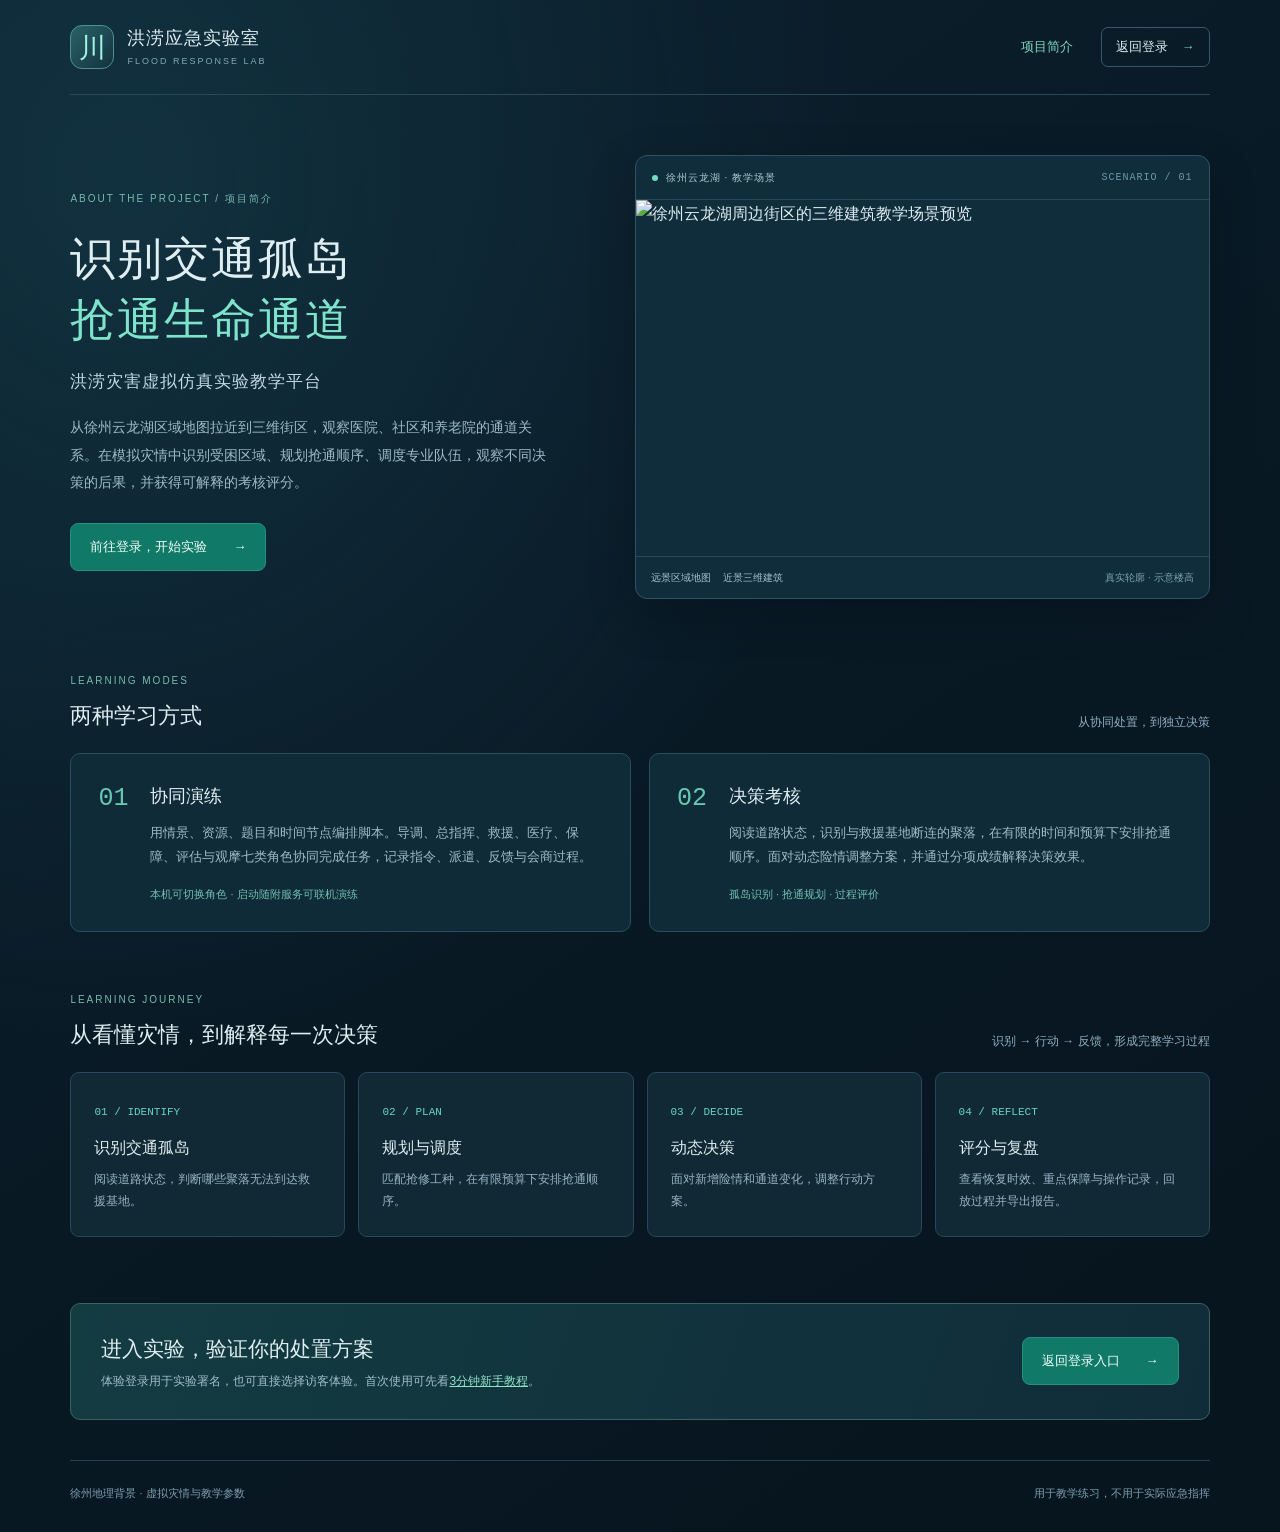
==== intro.html @ 7540e751 "Add files via upload" ====
<!doctype html>
<html lang="zh-CN">
<head>
  <meta charset="UTF-8">
  <meta name="viewport" content="width=device-width,initial-scale=1">
  <meta name="description" content="了解洪涝应急实验室的徐州三维地理场景、协同演练、决策考核与学习流程。">
  <title>项目简介 · 洪涝应急实验室</title>
  <link rel="icon" href="data:image/svg+xml,%3Csvg xmlns='http://www.w3.org/2000/svg' viewBox='0 0 32 32'%3E%3Crect width='32' height='32' rx='8' fill='%230b2030'/%3E%3Cpath d='M6 23L14 8h5l7 15M10 18h13' fill='none' stroke='%2343dfbf' stroke-width='3'/%3E%3C/svg%3E">
  <link rel="stylesheet" href="intro.css">
</head>
<body>
  <header class="intro-header">
    <a class="intro-brand" href="index.html" aria-label="返回洪涝应急实验室登录页"><span class="intro-mark" aria-hidden="true">川</span><span>洪涝应急实验室<small>FLOOD RESPONSE LAB</small></span></a>
    <nav aria-label="简介页导航"><span aria-current="page">项目简介</span><a href="index.html">返回登录 <span aria-hidden="true">→</span></a></nav>
  </header>
  <main>
    <section class="intro-hero" aria-labelledby="intro-title">
      <div class="intro-copy"><span class="eyebrow">ABOUT THE PROJECT / 项目简介</span><h1 id="intro-title">识别交通孤岛<br><em>抢通生命通道</em></h1><p class="intro-subtitle">洪涝灾害虚拟仿真实验教学平台</p><p class="intro-description">从徐州云龙湖区域地图拉近到三维街区，观察医院、社区和养老院的通道关系。在模拟灾情中识别受困区域、规划抢通顺序、调度专业队伍，观察不同决策的后果，并获得可解释的考核评分。</p><a class="primary-link" href="index.html">前往登录，开始实验 <span aria-hidden="true">→</span></a></div>
      <figure class="intro-preview"><div class="preview-heading"><span><i></i>徐州云龙湖 · 教学场景</span><span>SCENARIO / 01</span></div><img src="assets/xuzhou-3d-preview.jpg" alt="徐州云龙湖周边街区的三维建筑教学场景预览" width="1280" height="720"><figcaption><span>远景区域地图</span><span>近景三维建筑</span><span>真实轮廓 · 示意楼高</span></figcaption></figure>
    </section>
    <section class="intro-modes" aria-labelledby="modes-title">
      <div class="section-heading"><div><span class="eyebrow">LEARNING MODES</span><h2 id="modes-title">两种学习方式</h2></div><p>从协同处置，到独立决策</p></div>
      <div class="mode-grid"><article><span class="mode-number">01</span><div><h3>协同演练</h3><p>用情景、资源、题目和时间节点编排脚本。导调、总指挥、救援、医疗、保障、评估与观摩七类角色协同完成任务，记录指令、派遣、反馈与会商过程。</p><span class="mode-detail">本机可切换角色 · 启动随附服务可联机演练</span></div></article><article><span class="mode-number">02</span><div><h3>决策考核</h3><p>阅读道路状态，识别与救援基地断连的聚落，在有限的时间和预算下安排抢通顺序。面对动态险情调整方案，并通过分项成绩解释决策效果。</p><span class="mode-detail">孤岛识别 · 抢通规划 · 过程评价</span></div></article></div>
    </section>
    <section class="intro-journey" aria-labelledby="journey-title">
      <div class="section-heading"><div><span class="eyebrow">LEARNING JOURNEY</span><h2 id="journey-title">从看懂灾情，到解释每一次决策</h2></div><p>识别 → 行动 → 反馈，形成完整学习过程</p></div>
      <ol class="journey-grid"><li><b>01 / IDENTIFY</b><h3>识别交通孤岛</h3><p>阅读道路状态，判断哪些聚落无法到达救援基地。</p></li><li><b>02 / PLAN</b><h3>规划与调度</h3><p>匹配抢修工种，在有限预算下安排抢通顺序。</p></li><li><b>03 / DECIDE</b><h3>动态决策</h3><p>面对新增险情和通道变化，调整行动方案。</p></li><li><b>04 / REFLECT</b><h3>评分与复盘</h3><p>查看恢复时效、重点保障与操作记录，回放过程并导出报告。</p></li></ol>
    </section>
    <section class="intro-cta" aria-label="开始使用"><div><h2>进入实验，验证你的处置方案</h2><p>体验登录用于实验署名，也可直接选择访客体验。首次使用可先看<a href="tutorial.html" style="color:#91e2c9;text-decoration:underline">3分钟新手教程</a>。</p></div><a class="primary-link" href="index.html">返回登录入口 <span aria-hidden="true">→</span></a></section>
  </main>
  <footer><span>徐州地理背景 · 虚拟灾情与教学参数</span><span>用于教学练习，不用于实际应急指挥</span></footer>
</body>
</html>
---- intro.css ----
:root{color-scheme:dark;font-family:-apple-system,BlinkMacSystemFont,"Segoe UI","Microsoft YaHei",sans-serif;color:#dfeef1;background:#081924;font-synthesis:none}*{box-sizing:border-box}body{margin:0;background:radial-gradient(ellipse at 10% 12%,#20556755,transparent 45%),linear-gradient(145deg,#0b202d,#07151f 85%);line-height:1.7}a{color:inherit;text-decoration:none}a:focus-visible{outline:3px solid #70d9bf;outline-offset:5px}h1,h2,h3,p,figure{margin:0}main,.intro-header,footer{max-width:1420px;margin:0 auto}.intro-header{display:flex;align-items:center;justify-content:space-between;gap:24px;padding:25px 0;border-bottom:1px solid #2a4755}.intro-brand{display:flex;align-items:center;gap:13px}.intro-mark{display:grid;place-items:center;width:44px;height:44px;border:1px solid #4f8f91;border-radius:12px;background:linear-gradient(135deg,#2a6268,#12333e);color:#a3f5e1;font-size:27px;font-weight:700}.intro-brand>span:last-child{font-size:18px;font-weight:600;line-height:1.4;letter-spacing:1px}.intro-brand small{display:block;margin-top:4px;font-size:9px;font-weight:400;letter-spacing:2px;color:#83a8b8}nav{display:flex;align-items:center;gap:28px;font-size:13px}nav>span{color:#7fd9c3}nav a{padding:8px 14px;border:1px solid #385965;border-radius:7px}nav a span{margin-left:10px;color:#70d8bd}nav a:hover{border-color:#6aa99f;background:#173c49}.intro-hero{padding:60px 0 66px;display:grid;grid-template-columns:minmax(0,.95fr) minmax(0,1.12fr);align-items:center;gap:6vw}.eyebrow{font-size:10px;letter-spacing:2px;color:#75bbae}.intro-copy h1{font-size:clamp(34px,3.5vw,52px);line-height:1.36;letter-spacing:2px;margin:18px 0}.intro-copy h1 em{color:#7ee3cb;font-style:normal}.intro-subtitle{font-size:17px;letter-spacing:1px;color:#c1d9e2;margin-bottom:18px}.intro-description{font-size:14px;line-height:1.95;color:#9fbac8;max-width:600px}.primary-link{display:inline-flex;align-items:center;justify-content:space-between;gap:26px;padding:12px 19px;background:#117968;border:1px solid #23917f;border-radius:8px;color:#f0fffa;font-size:13px;font-weight:500}.intro-copy .primary-link{margin-top:27px}.primary-link:hover{background:#168b77}.intro-preview{border:1px solid #305364;border-radius:12px;background:#102d3b;overflow:hidden;box-shadow:0 16px 45px #020d1455}.preview-heading{display:flex;align-items:center;justify-content:space-between;gap:12px;padding:13px 16px;font-size:10px;letter-spacing:1px;color:#acc9d4}.preview-heading>span:last-child{font:10px Consolas,monospace;color:#7297aa}.preview-heading i{display:inline-block;width:6px;height:6px;margin-right:8px;background:#74dbbe;border-radius:50%}.intro-preview img{display:block;width:100%;height:auto;aspect-ratio:16/10;object-fit:cover;object-position:center;border-top:1px solid #2a4758;border-bottom:1px solid #2a4758}.intro-preview figcaption{display:flex;flex-wrap:wrap;gap:12px;padding:12px 15px;color:#a5c1cf;font-size:10px}.intro-preview figcaption span:last-child{margin-left:auto;color:#7da0b2}.section-heading{display:flex;align-items:flex-end;justify-content:space-between;gap:20px;margin-bottom:21px}.section-heading h2{font-size:22px;font-weight:500;line-height:1.5;margin-top:7px}.section-heading>p{font-size:12px;color:#8faebf}.intro-modes{padding-bottom:52px}.mode-grid{display:grid;grid-template-columns:1fr 1fr;gap:18px}.mode-grid article{display:flex;align-items:flex-start;gap:22px;padding:27px;background:#102b38;border:1px solid #2b4d5d;border-radius:10px}.mode-number{font:25px/1.4 Consolas,monospace;color:#66c9b2}.mode-grid h3{font-size:18px;font-weight:500;margin-bottom:9px}.mode-grid p{font-size:13px;line-height:1.9;color:#9fb9c8}.mode-detail{display:block;margin-top:15px;color:#70bfae;font-size:11px}.intro-journey{padding-bottom:50px}.journey-grid{display:grid;grid-template-columns:repeat(4,minmax(0,1fr));gap:13px;padding:0;list-style:none}.journey-grid li{padding:23px;background:#102935;border:1px solid #284857;border-radius:9px}.journey-grid b{font:11px Consolas,monospace;color:#67d4be}.journey-grid h3{font-size:16px;font-weight:500;margin:11px 0 8px}.journey-grid p{font-size:12px;line-height:1.8;color:#9ab4c5}.intro-cta{display:flex;align-items:center;justify-content:space-between;gap:30px;padding:27px 30px;margin-bottom:40px;background:linear-gradient(110deg,#133c41,#102c39);border:1px solid #386360;border-radius:10px}.intro-cta h2{font-size:21px;font-weight:500;margin-bottom:5px}.intro-cta p{font-size:12px;color:#9fbfca}footer{display:flex;justify-content:space-between;gap:20px;padding:23px 0 30px;border-top:1px solid #28404e;color:#7e9eae;font-size:11px}@media(max-width:1580px){main,.intro-header,footer{margin-left:5.5vw;margin-right:5.5vw}}@media(max-width:1000px){.intro-hero{gap:32px;padding-top:44px;grid-template-columns:1fr}.intro-copy{max-width:760px}.intro-description{max-width:740px}.intro-preview{max-width:900px}.intro-preview img{aspect-ratio:16/8}.journey-grid{grid-template-columns:1fr 1fr}.mode-grid article{padding:24px;gap:17px}}@media(max-width:650px){main,.intro-header,footer{margin-left:22px;margin-right:22px}.intro-header{padding:20px 0;gap:15px}.intro-brand{gap:10px}.intro-mark{width:38px;height:38px;font-size:23px;border-radius:10px}.intro-brand>span:last-child{font-size:15px;letter-spacing:0}.intro-brand small{font-size:8px;letter-spacing:1px}nav{gap:0;font-size:12px}nav>span{display:none}nav a{padding:8px 10px}nav a span{margin-left:4px}.intro-hero{padding:33px 0 40px;gap:29px}.intro-copy h1{font-size:35px;letter-spacing:1px;margin:14px 0}.intro-subtitle{font-size:14px;letter-spacing:0}.intro-description{font-size:13px}.intro-copy .primary-link{margin-top:23px}.intro-preview img{aspect-ratio:16/10}.preview-heading{font-size:9px;padding:12px}.preview-heading>span:last-child{font-size:9px}.intro-preview figcaption{padding:11px 12px;gap:10px}.intro-preview figcaption span:last-child{margin-left:0}.section-heading{align-items:flex-start;flex-direction:column;gap:8px;margin-bottom:17px}.section-heading h2{font-size:20px}.section-heading>p{font-size:11px}.mode-grid{grid-template-columns:1fr;gap:12px}.mode-grid article{padding:22px;gap:17px}.intro-modes{padding-bottom:35px}.journey-grid{gap:10px}.journey-grid li{padding:18px 15px}.journey-grid b{font-size:10px}.journey-grid h3{font-size:14px}.journey-grid p{font-size:11px}.intro-journey{padding-bottom:31px}.intro-cta{align-items:flex-start;flex-direction:column;gap:18px;padding:23px;margin-bottom:31px}.intro-cta h2{font-size:19px}footer{flex-direction:column;gap:5px;padding-top:20px;font-size:10px}}
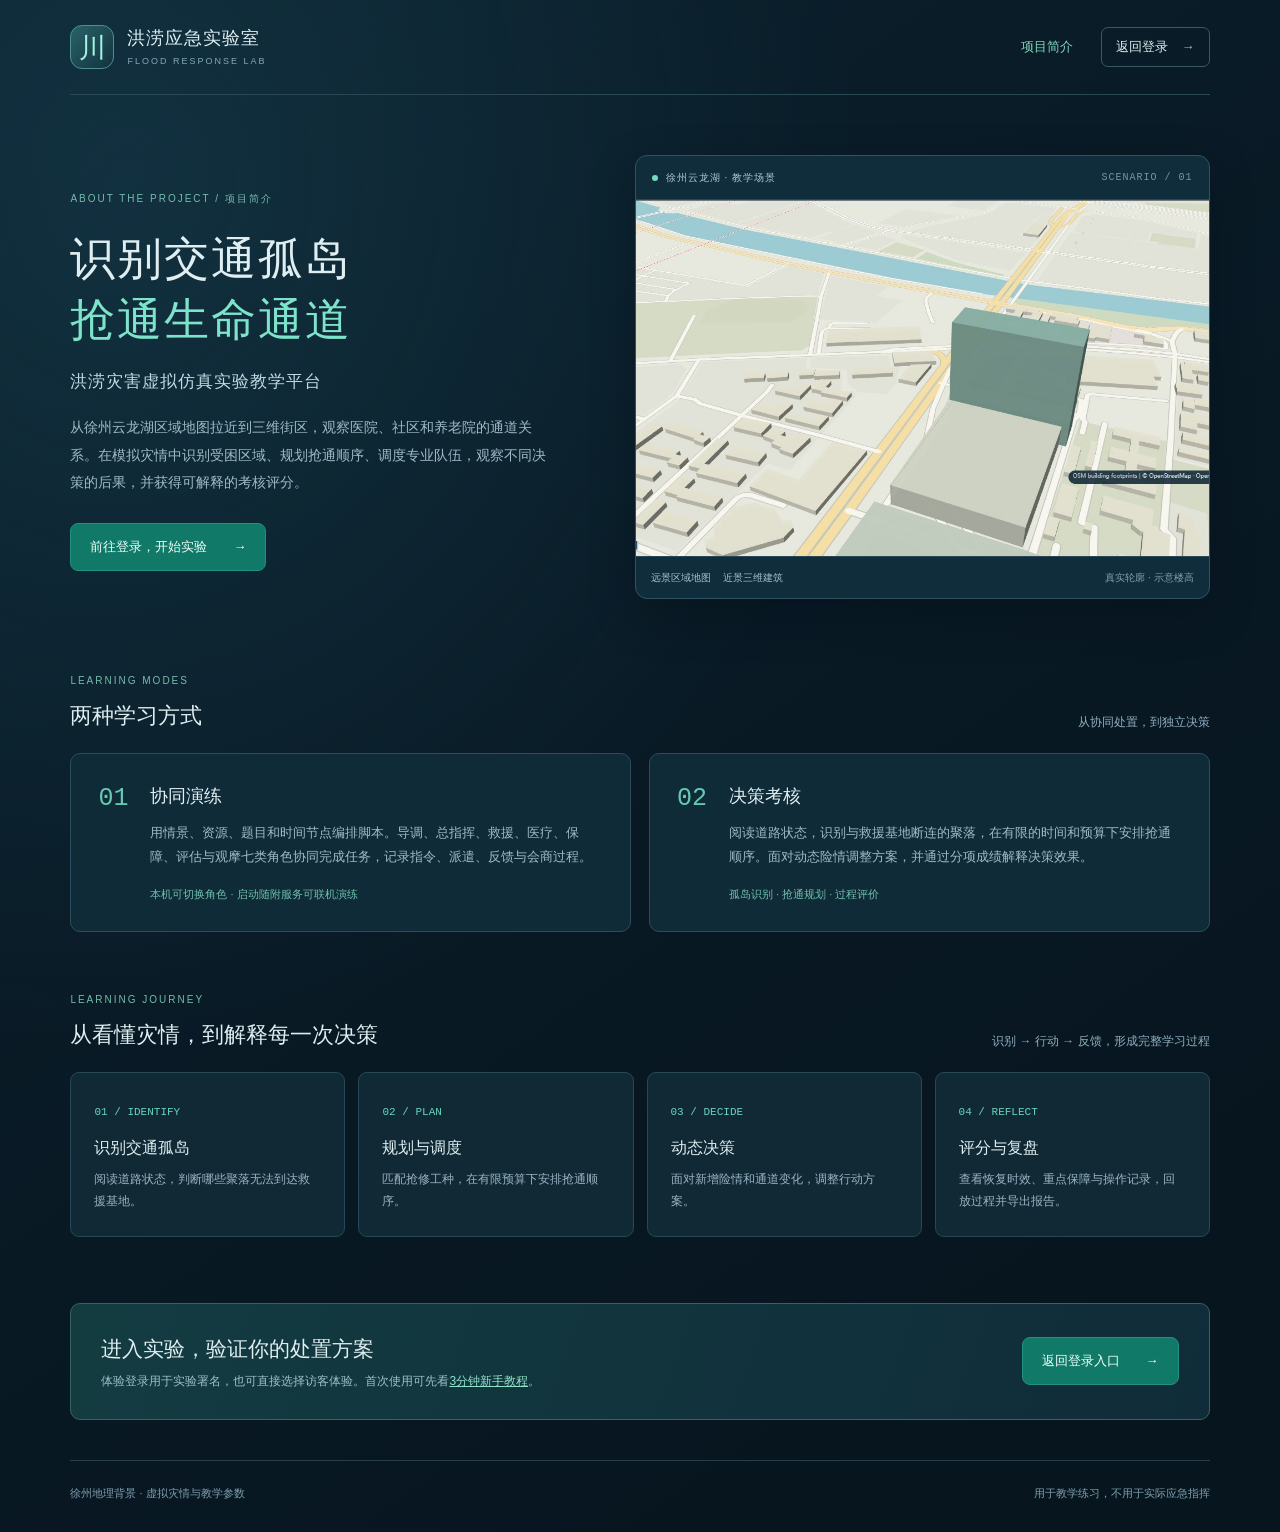
==== commit 8e96a1d8: "Add files via upload" ====
--- a/intro.html
+++ b/intro.html
@@ -16,7 +16,7 @@
   <main>
     <section class="intro-hero" aria-labelledby="intro-title">
       <div class="intro-copy"><span class="eyebrow">ABOUT THE PROJECT / 项目简介</span><h1 id="intro-title">识别交通孤岛<br><em>抢通生命通道</em></h1><p class="intro-subtitle">洪涝灾害虚拟仿真实验教学平台</p><p class="intro-description">从徐州云龙湖区域地图拉近到三维街区，观察医院、社区和养老院的通道关系。在模拟灾情中识别受困区域、规划抢通顺序、调度专业队伍，观察不同决策的后果，并获得可解释的考核评分。</p><a class="primary-link" href="index.html">前往登录，开始实验 <span aria-hidden="true">→</span></a></div>
-      <figure class="intro-preview"><div class="preview-heading"><span><i></i>徐州云龙湖 · 教学场景</span><span>SCENARIO / 01</span></div><img src="assets/xuzhou-3d-preview.jpg" alt="徐州云龙湖周边街区的三维建筑教学场景预览" width="1280" height="720"><figcaption><span>远景区域地图</span><span>近景三维建筑</span><span>真实轮廓 · 示意楼高</span></figcaption></figure>
+      <figure class="intro-preview"><div class="preview-heading"><span><i></i>徐州云龙湖 · 教学场景</span><span>SCENARIO / 01</span></div><img src="xuzhou-3d-preview.jpg" alt="徐州云龙湖周边街区的三维建筑教学场景预览" width="1280" height="720"><figcaption><span>远景区域地图</span><span>近景三维建筑</span><span>真实轮廓 · 示意楼高</span></figcaption></figure>
     </section>
     <section class="intro-modes" aria-labelledby="modes-title">
       <div class="section-heading"><div><span class="eyebrow">LEARNING MODES</span><h2 id="modes-title">两种学习方式</h2></div><p>从协同处置，到独立决策</p></div>
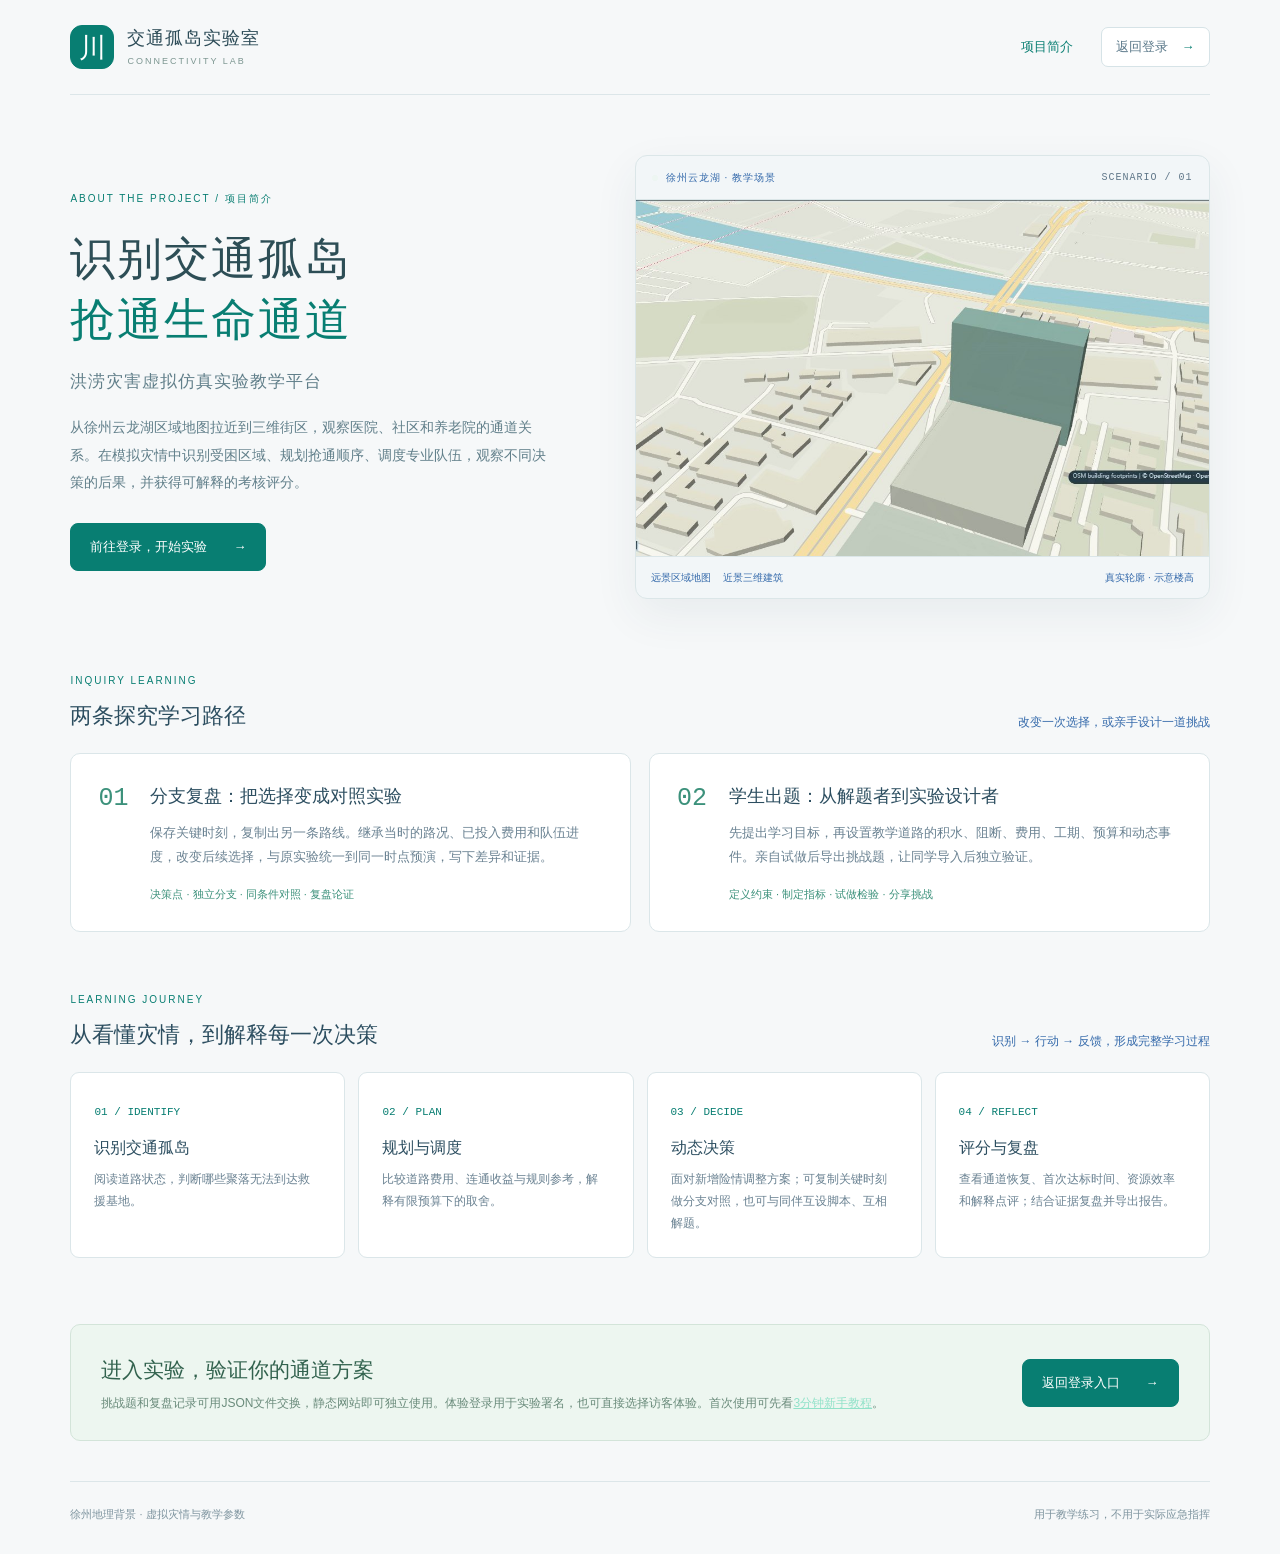
==== commit 390a25c3: "Add files via upload" ====
--- a/intro.html
+++ b/intro.html
@@ -3,14 +3,14 @@
 <head>
   <meta charset="UTF-8">
   <meta name="viewport" content="width=device-width,initial-scale=1">
-  <meta name="description" content="了解洪涝应急实验室的徐州三维地理场景、协同演练、决策考核与学习流程。">
-  <title>项目简介 · 洪涝应急实验室</title>
+  <meta name="description" content="了解交通孤岛实验室的徐州三维地理场景、协同演练、决策考核与学习流程。">
+  <title>项目简介 · 交通孤岛实验室</title>
   <link rel="icon" href="data:image/svg+xml,%3Csvg xmlns='http://www.w3.org/2000/svg' viewBox='0 0 32 32'%3E%3Crect width='32' height='32' rx='8' fill='%230b2030'/%3E%3Cpath d='M6 23L14 8h5l7 15M10 18h13' fill='none' stroke='%2343dfbf' stroke-width='3'/%3E%3C/svg%3E">
   <link rel="stylesheet" href="intro.css">
 </head>
 <body>
   <header class="intro-header">
-    <a class="intro-brand" href="index.html" aria-label="返回洪涝应急实验室登录页"><span class="intro-mark" aria-hidden="true">川</span><span>洪涝应急实验室<small>FLOOD RESPONSE LAB</small></span></a>
+    <a class="intro-brand" href="index.html" aria-label="返回交通孤岛实验室登录页"><span class="intro-mark" aria-hidden="true">川</span><span>交通孤岛实验室<small>CONNECTIVITY LAB</small></span></a>
     <nav aria-label="简介页导航"><span aria-current="page">项目简介</span><a href="index.html">返回登录 <span aria-hidden="true">→</span></a></nav>
   </header>
   <main>
@@ -19,14 +19,14 @@
       <figure class="intro-preview"><div class="preview-heading"><span><i></i>徐州云龙湖 · 教学场景</span><span>SCENARIO / 01</span></div><img src="xuzhou-3d-preview.jpg" alt="徐州云龙湖周边街区的三维建筑教学场景预览" width="1280" height="720"><figcaption><span>远景区域地图</span><span>近景三维建筑</span><span>真实轮廓 · 示意楼高</span></figcaption></figure>
     </section>
     <section class="intro-modes" aria-labelledby="modes-title">
-      <div class="section-heading"><div><span class="eyebrow">LEARNING MODES</span><h2 id="modes-title">两种学习方式</h2></div><p>从协同处置，到独立决策</p></div>
-      <div class="mode-grid"><article><span class="mode-number">01</span><div><h3>协同演练</h3><p>用情景、资源、题目和时间节点编排脚本。导调、总指挥、救援、医疗、保障、评估与观摩七类角色协同完成任务，记录指令、派遣、反馈与会商过程。</p><span class="mode-detail">本机可切换角色 · 启动随附服务可联机演练</span></div></article><article><span class="mode-number">02</span><div><h3>决策考核</h3><p>阅读道路状态，识别与救援基地断连的聚落，在有限的时间和预算下安排抢通顺序。面对动态险情调整方案，并通过分项成绩解释决策效果。</p><span class="mode-detail">孤岛识别 · 抢通规划 · 过程评价</span></div></article></div>
+      <div class="section-heading"><div><span class="eyebrow">INQUIRY LEARNING</span><h2 id="modes-title">两条探究学习路径</h2></div><p>改变一次选择，或亲手设计一道挑战</p></div>
+      <div class="mode-grid"><article><span class="mode-number">01</span><div><h3>分支复盘：把选择变成对照实验</h3><p>保存关键时刻，复制出另一条路线。继承当时的路况、已投入费用和队伍进度，改变后续选择，与原实验统一到同一时点预演，写下差异和证据。</p><span class="mode-detail">决策点 · 独立分支 · 同条件对照 · 复盘论证</span></div></article><article><span class="mode-number">02</span><div><h3>学生出题：从解题者到实验设计者</h3><p>先提出学习目标，再设置教学道路的积水、阻断、费用、工期、预算和动态事件。亲自试做后导出挑战题，让同学导入后独立验证。</p><span class="mode-detail">定义约束 · 制定指标 · 试做检验 · 分享挑战</span></div></article></div>
     </section>
     <section class="intro-journey" aria-labelledby="journey-title">
       <div class="section-heading"><div><span class="eyebrow">LEARNING JOURNEY</span><h2 id="journey-title">从看懂灾情，到解释每一次决策</h2></div><p>识别 → 行动 → 反馈，形成完整学习过程</p></div>
-      <ol class="journey-grid"><li><b>01 / IDENTIFY</b><h3>识别交通孤岛</h3><p>阅读道路状态，判断哪些聚落无法到达救援基地。</p></li><li><b>02 / PLAN</b><h3>规划与调度</h3><p>匹配抢修工种，在有限预算下安排抢通顺序。</p></li><li><b>03 / DECIDE</b><h3>动态决策</h3><p>面对新增险情和通道变化，调整行动方案。</p></li><li><b>04 / REFLECT</b><h3>评分与复盘</h3><p>查看恢复时效、重点保障与操作记录，回放过程并导出报告。</p></li></ol>
+      <ol class="journey-grid"><li><b>01 / IDENTIFY</b><h3>识别交通孤岛</h3><p>阅读道路状态，判断哪些聚落无法到达救援基地。</p></li><li><b>02 / PLAN</b><h3>规划与调度</h3><p>比较道路费用、连通收益与规则参考，解释有限预算下的取舍。</p></li><li><b>03 / DECIDE</b><h3>动态决策</h3><p>面对新增险情调整方案；可复制关键时刻做分支对照，也可与同伴互设脚本、互相解题。</p></li><li><b>04 / REFLECT</b><h3>评分与复盘</h3><p>查看通道恢复、首次达标时间、资源效率和解释点评；结合证据复盘并导出报告。</p></li></ol>
     </section>
-    <section class="intro-cta" aria-label="开始使用"><div><h2>进入实验，验证你的处置方案</h2><p>体验登录用于实验署名，也可直接选择访客体验。首次使用可先看<a href="tutorial.html" style="color:#91e2c9;text-decoration:underline">3分钟新手教程</a>。</p></div><a class="primary-link" href="index.html">返回登录入口 <span aria-hidden="true">→</span></a></section>
+    <section class="intro-cta" aria-label="开始使用"><div><h2>进入实验，验证你的通道方案</h2><p>挑战题和复盘记录可用JSON文件交换，静态网站即可独立使用。体验登录用于实验署名，也可直接选择访客体验。首次使用可先看<a href="tutorial.html" style="color:#91e2c9;text-decoration:underline">3分钟新手教程</a>。</p></div><a class="primary-link" href="index.html">返回登录入口 <span aria-hidden="true">→</span></a></section>
   </main>
   <footer><span>徐州地理背景 · 虚拟灾情与教学参数</span><span>用于教学练习，不用于实际应急指挥</span></footer>
 </body>
--- a/intro.css
+++ b/intro.css
@@ -1 +1,3 @@
-:root{color-scheme:dark;font-family:-apple-system,BlinkMacSystemFont,"Segoe UI","Microsoft YaHei",sans-serif;color:#dfeef1;background:#081924;font-synthesis:none}*{box-sizing:border-box}body{margin:0;background:radial-gradient(ellipse at 10% 12%,#20556755,transparent 45%),linear-gradient(145deg,#0b202d,#07151f 85%);line-height:1.7}a{color:inherit;text-decoration:none}a:focus-visible{outline:3px solid #70d9bf;outline-offset:5px}h1,h2,h3,p,figure{margin:0}main,.intro-header,footer{max-width:1420px;margin:0 auto}.intro-header{display:flex;align-items:center;justify-content:space-between;gap:24px;padding:25px 0;border-bottom:1px solid #2a4755}.intro-brand{display:flex;align-items:center;gap:13px}.intro-mark{display:grid;place-items:center;width:44px;height:44px;border:1px solid #4f8f91;border-radius:12px;background:linear-gradient(135deg,#2a6268,#12333e);color:#a3f5e1;font-size:27px;font-weight:700}.intro-brand>span:last-child{font-size:18px;font-weight:600;line-height:1.4;letter-spacing:1px}.intro-brand small{display:block;margin-top:4px;font-size:9px;font-weight:400;letter-spacing:2px;color:#83a8b8}nav{display:flex;align-items:center;gap:28px;font-size:13px}nav>span{color:#7fd9c3}nav a{padding:8px 14px;border:1px solid #385965;border-radius:7px}nav a span{margin-left:10px;color:#70d8bd}nav a:hover{border-color:#6aa99f;background:#173c49}.intro-hero{padding:60px 0 66px;display:grid;grid-template-columns:minmax(0,.95fr) minmax(0,1.12fr);align-items:center;gap:6vw}.eyebrow{font-size:10px;letter-spacing:2px;color:#75bbae}.intro-copy h1{font-size:clamp(34px,3.5vw,52px);line-height:1.36;letter-spacing:2px;margin:18px 0}.intro-copy h1 em{color:#7ee3cb;font-style:normal}.intro-subtitle{font-size:17px;letter-spacing:1px;color:#c1d9e2;margin-bottom:18px}.intro-description{font-size:14px;line-height:1.95;color:#9fbac8;max-width:600px}.primary-link{display:inline-flex;align-items:center;justify-content:space-between;gap:26px;padding:12px 19px;background:#117968;border:1px solid #23917f;border-radius:8px;color:#f0fffa;font-size:13px;font-weight:500}.intro-copy .primary-link{margin-top:27px}.primary-link:hover{background:#168b77}.intro-preview{border:1px solid #305364;border-radius:12px;background:#102d3b;overflow:hidden;box-shadow:0 16px 45px #020d1455}.preview-heading{display:flex;align-items:center;justify-content:space-between;gap:12px;padding:13px 16px;font-size:10px;letter-spacing:1px;color:#acc9d4}.preview-heading>span:last-child{font:10px Consolas,monospace;color:#7297aa}.preview-heading i{display:inline-block;width:6px;height:6px;margin-right:8px;background:#74dbbe;border-radius:50%}.intro-preview img{display:block;width:100%;height:auto;aspect-ratio:16/10;object-fit:cover;object-position:center;border-top:1px solid #2a4758;border-bottom:1px solid #2a4758}.intro-preview figcaption{display:flex;flex-wrap:wrap;gap:12px;padding:12px 15px;color:#a5c1cf;font-size:10px}.intro-preview figcaption span:last-child{margin-left:auto;color:#7da0b2}.section-heading{display:flex;align-items:flex-end;justify-content:space-between;gap:20px;margin-bottom:21px}.section-heading h2{font-size:22px;font-weight:500;line-height:1.5;margin-top:7px}.section-heading>p{font-size:12px;color:#8faebf}.intro-modes{padding-bottom:52px}.mode-grid{display:grid;grid-template-columns:1fr 1fr;gap:18px}.mode-grid article{display:flex;align-items:flex-start;gap:22px;padding:27px;background:#102b38;border:1px solid #2b4d5d;border-radius:10px}.mode-number{font:25px/1.4 Consolas,monospace;color:#66c9b2}.mode-grid h3{font-size:18px;font-weight:500;margin-bottom:9px}.mode-grid p{font-size:13px;line-height:1.9;color:#9fb9c8}.mode-detail{display:block;margin-top:15px;color:#70bfae;font-size:11px}.intro-journey{padding-bottom:50px}.journey-grid{display:grid;grid-template-columns:repeat(4,minmax(0,1fr));gap:13px;padding:0;list-style:none}.journey-grid li{padding:23px;background:#102935;border:1px solid #284857;border-radius:9px}.journey-grid b{font:11px Consolas,monospace;color:#67d4be}.journey-grid h3{font-size:16px;font-weight:500;margin:11px 0 8px}.journey-grid p{font-size:12px;line-height:1.8;color:#9ab4c5}.intro-cta{display:flex;align-items:center;justify-content:space-between;gap:30px;padding:27px 30px;margin-bottom:40px;background:linear-gradient(110deg,#133c41,#102c39);border:1px solid #386360;border-radius:10px}.intro-cta h2{font-size:21px;font-weight:500;margin-bottom:5px}.intro-cta p{font-size:12px;color:#9fbfca}footer{display:flex;justify-content:space-between;gap:20px;padding:23px 0 30px;border-top:1px solid #28404e;color:#7e9eae;font-size:11px}@media(max-width:1580px){main,.intro-header,footer{margin-left:5.5vw;margin-right:5.5vw}}@media(max-width:1000px){.intro-hero{gap:32px;padding-top:44px;grid-template-columns:1fr}.intro-copy{max-width:760px}.intro-description{max-width:740px}.intro-preview{max-width:900px}.intro-preview img{aspect-ratio:16/8}.journey-grid{grid-template-columns:1fr 1fr}.mode-grid article{padding:24px;gap:17px}}@media(max-width:650px){main,.intro-header,footer{margin-left:22px;margin-right:22px}.intro-header{padding:20px 0;gap:15px}.intro-brand{gap:10px}.intro-mark{width:38px;height:38px;font-size:23px;border-radius:10px}.intro-brand>span:last-child{font-size:15px;letter-spacing:0}.intro-brand small{font-size:8px;letter-spacing:1px}nav{gap:0;font-size:12px}nav>span{display:none}nav a{padding:8px 10px}nav a span{margin-left:4px}.intro-hero{padding:33px 0 40px;gap:29px}.intro-copy h1{font-size:35px;letter-spacing:1px;margin:14px 0}.intro-subtitle{font-size:14px;letter-spacing:0}.intro-description{font-size:13px}.intro-copy .primary-link{margin-top:23px}.intro-preview img{aspect-ratio:16/10}.preview-heading{font-size:9px;padding:12px}.preview-heading>span:last-child{font-size:9px}.intro-preview figcaption{padding:11px 12px;gap:10px}.intro-preview figcaption span:last-child{margin-left:0}.section-heading{align-items:flex-start;flex-direction:column;gap:8px;margin-bottom:17px}.section-heading h2{font-size:20px}.section-heading>p{font-size:11px}.mode-grid{grid-template-columns:1fr;gap:12px}.mode-grid article{padding:22px;gap:17px}.intro-modes{padding-bottom:35px}.journey-grid{gap:10px}.journey-grid li{padding:18px 15px}.journey-grid b{font-size:10px}.journey-grid h3{font-size:14px}.journey-grid p{font-size:11px}.intro-journey{padding-bottom:31px}.intro-cta{align-items:flex-start;flex-direction:column;gap:18px;padding:23px;margin-bottom:31px}.intro-cta h2{font-size:19px}footer{flex-direction:column;gap:5px;padding-top:20px;font-size:10px}}
+:root{color-scheme:light;font-family:-apple-system,BlinkMacSystemFont,"Segoe UI","Microsoft YaHei",sans-serif;color:#087e72;background:#ffffff;font-synthesis:none}*{box-sizing:border-box}body{margin:0;background:radial-gradient(ellipse at 10% 12%,#f2f6f855,transparent 45%),linear-gradient(145deg,#ffffff,#ffffff 85%);line-height:1.7}a{color:inherit;text-decoration:none}a:focus-visible{outline:3px solid #dbe6e8;outline-offset:5px}h1,h2,h3,p,figure{margin:0}main,.intro-header,footer{max-width:1420px;margin:0 auto}.intro-header{display:flex;align-items:center;justify-content:space-between;gap:24px;padding:25px 0;border-bottom:1px solid #dbe6e8}.intro-brand{display:flex;align-items:center;gap:13px}.intro-mark{display:grid;place-items:center;width:44px;height:44px;border:1px solid #dbe6e8;border-radius:12px;background:linear-gradient(135deg,#edf6f2,#f2f6f8);color:#087e72;font-size:27px;font-weight:700}.intro-brand>span:last-child{font-size:18px;font-weight:600;line-height:1.4;letter-spacing:1px}.intro-brand small{display:block;margin-top:4px;font-size:9px;font-weight:400;letter-spacing:2px;color:#356aab}nav{display:flex;align-items:center;gap:28px;font-size:13px}nav>span{color:#087e72}nav a{padding:8px 14px;border:1px solid #dbe6e8;border-radius:7px}nav a span{margin-left:10px;color:#087e72}nav a:hover{border-color:#dbe6e8;background:#f2f6f8}.intro-hero{padding:60px 0 66px;display:grid;grid-template-columns:minmax(0,.95fr) minmax(0,1.12fr);align-items:center;gap:6vw}.eyebrow{font-size:10px;letter-spacing:2px;color:#087e72}.intro-copy h1{font-size:clamp(34px,3.5vw,52px);line-height:1.36;letter-spacing:2px;margin:18px 0}.intro-copy h1 em{color:#087e72;font-style:normal}.intro-subtitle{font-size:17px;letter-spacing:1px;color:#356aab;margin-bottom:18px}.intro-description{font-size:14px;line-height:1.95;color:#356aab;max-width:600px}.primary-link{display:inline-flex;align-items:center;justify-content:space-between;gap:26px;padding:12px 19px;background:#edf6f2;border:1px solid #dbe6e8;border-radius:8px;color:#087e72;font-size:13px;font-weight:500}.intro-copy .primary-link{margin-top:27px}.primary-link:hover{background:#edf6f2}.intro-preview{border:1px solid #dbe6e8;border-radius:12px;background:#f2f6f8;overflow:hidden;box-shadow:0 16px 45px #284c5b12}.preview-heading{display:flex;align-items:center;justify-content:space-between;gap:12px;padding:13px 16px;font-size:10px;letter-spacing:1px;color:#356aab}.preview-heading>span:last-child{font:10px Consolas,monospace;color:#607789}.preview-heading i{display:inline-block;width:6px;height:6px;margin-right:8px;background:#edf6f2;border-radius:50%}.intro-preview img{display:block;width:100%;height:auto;aspect-ratio:16/10;object-fit:cover;object-position:center;border-top:1px solid #dbe6e8;border-bottom:1px solid #dbe6e8}.intro-preview figcaption{display:flex;flex-wrap:wrap;gap:12px;padding:12px 15px;color:#356aab;font-size:10px}.intro-preview figcaption span:last-child{margin-left:auto;color:#356aab}.section-heading{display:flex;align-items:flex-end;justify-content:space-between;gap:20px;margin-bottom:21px}.section-heading h2{font-size:22px;font-weight:500;line-height:1.5;margin-top:7px}.section-heading>p{font-size:12px;color:#356aab}.intro-modes{padding-bottom:52px}.mode-grid{display:grid;grid-template-columns:1fr 1fr;gap:18px}.mode-grid article{display:flex;align-items:flex-start;gap:22px;padding:27px;background:#f2f6f8;border:1px solid #dbe6e8;border-radius:10px}.mode-number{font:25px/1.4 Consolas,monospace;color:#087e72}.mode-grid h3{font-size:18px;font-weight:500;margin-bottom:9px}.mode-grid p{font-size:13px;line-height:1.9;color:#356aab}.mode-detail{display:block;margin-top:15px;color:#087e72;font-size:11px}.intro-journey{padding-bottom:50px}.journey-grid{display:grid;grid-template-columns:repeat(4,minmax(0,1fr));gap:13px;padding:0;list-style:none}.journey-grid li{padding:23px;background:#f2f6f8;border:1px solid #dbe6e8;border-radius:9px}.journey-grid b{font:11px Consolas,monospace;color:#087e72}.journey-grid h3{font-size:16px;font-weight:500;margin:11px 0 8px}.journey-grid p{font-size:12px;line-height:1.8;color:#356aab}.intro-cta{display:flex;align-items:center;justify-content:space-between;gap:30px;padding:27px 30px;margin-bottom:40px;background:linear-gradient(110deg,#edf6f2,#f2f6f8);border:1px solid #dbe6e8;border-radius:10px}.intro-cta h2{font-size:21px;font-weight:500;margin-bottom:5px}.intro-cta p{font-size:12px;color:#356aab}footer{display:flex;justify-content:space-between;gap:20px;padding:23px 0 30px;border-top:1px solid #dbe6e8;color:#607789;font-size:11px}@media(max-width:1580px){main,.intro-header,footer{margin-left:5.5vw;margin-right:5.5vw}}@media(max-width:1000px){.intro-hero{gap:32px;padding-top:44px;grid-template-columns:1fr}.intro-copy{max-width:760px}.intro-description{max-width:740px}.intro-preview{max-width:900px}.intro-preview img{aspect-ratio:16/8}.journey-grid{grid-template-columns:1fr 1fr}.mode-grid article{padding:24px;gap:17px}}@media(max-width:650px){main,.intro-header,footer{margin-left:22px;margin-right:22px}.intro-header{padding:20px 0;gap:15px}.intro-brand{gap:10px}.intro-mark{width:38px;height:38px;font-size:23px;border-radius:10px}.intro-brand>span:last-child{font-size:15px;letter-spacing:0}.intro-brand small{font-size:8px;letter-spacing:1px}nav{gap:0;font-size:12px}nav>span{display:none}nav a{padding:8px 10px}nav a span{margin-left:4px}.intro-hero{padding:33px 0 40px;gap:29px}.intro-copy h1{font-size:35px;letter-spacing:1px;margin:14px 0}.intro-subtitle{font-size:14px;letter-spacing:0}.intro-description{font-size:13px}.intro-copy .primary-link{margin-top:23px}.intro-preview img{aspect-ratio:16/10}.preview-heading{font-size:9px;padding:12px}.preview-heading>span:last-child{font-size:9px}.intro-preview figcaption{padding:11px 12px;gap:10px}.intro-preview figcaption span:last-child{margin-left:0}.section-heading{align-items:flex-start;flex-direction:column;gap:8px;margin-bottom:17px}.section-heading h2{font-size:20px}.section-heading>p{font-size:11px}.mode-grid{grid-template-columns:1fr;gap:12px}.mode-grid article{padding:22px;gap:17px}.intro-modes{padding-bottom:35px}.journey-grid{gap:10px}.journey-grid li{padding:18px 15px}.journey-grid b{font-size:10px}.journey-grid h3{font-size:14px}.journey-grid p{font-size:11px}.intro-journey{padding-bottom:31px}.intro-cta{align-items:flex-start;flex-direction:column;gap:18px;padding:23px;margin-bottom:31px}.intro-cta h2{font-size:19px}footer{flex-direction:column;gap:5px;padding-top:20px;font-size:10px}}
+
+:root{color-scheme:light;background:#f6f8f9;color:#2b4758}body{background:#f6f8f9}.intro-header{border-color:#dce6e9}.intro-brand{color:#2c4b57}.intro-mark{background:#087e72;color:#fff;border-color:#087e72}.intro-brand small{color:#7c9691}nav>span{color:#087e72}nav a{background:#fff;color:#5a7889;border-color:#d6e3e7}nav a:hover{background:#edf6f2;color:#087e72}.intro-copy h1{color:#2d4e56}.intro-copy h1 em{color:#087e72}.intro-description,.intro-subtitle{color:#617f8a}.primary-link{background:#087e72;color:#fff;border-color:#087e72}.primary-link:hover{background:#06695f;color:#fff}.mode-grid article,.journey-grid li{background:#fff;border-color:#dbe6e9}.mode-grid h3,.journey-grid h3,.section-heading h2{color:#2c4e60}.mode-grid p,.journey-grid p{color:#6a8292}.intro-cta{background:#edf6f0;border-color:#d3e4d9}.intro-cta h2{color:#32624e}.intro-cta p{color:#6a8b7b}.mode-number,.mode-detail{color:#3c917b}footer{color:#7e949f;border-color:#dce6e9}
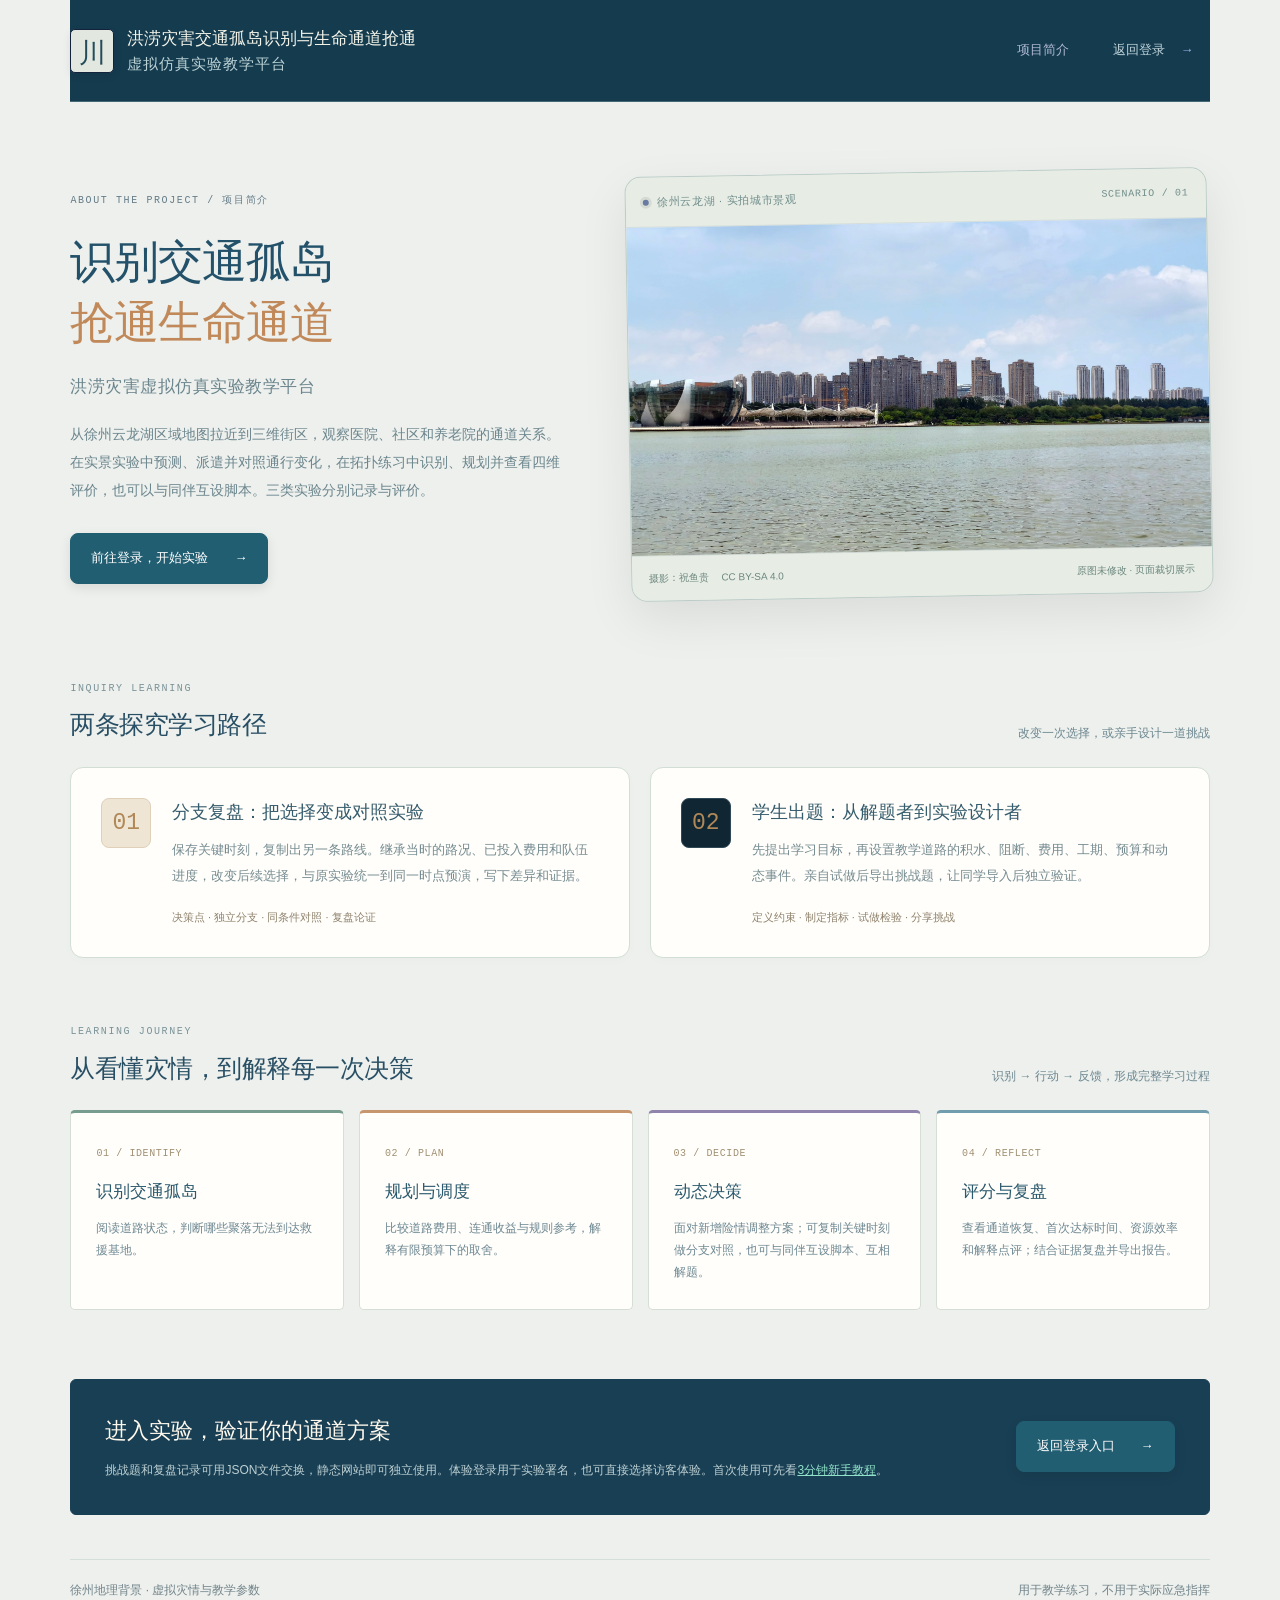
==== commit 850a48bd: "Add files via upload" ====
--- a/intro.html
+++ b/intro.html
@@ -3,20 +3,20 @@
 <head>
   <meta charset="UTF-8">
   <meta name="viewport" content="width=device-width,initial-scale=1">
-  <meta name="description" content="了解交通孤岛实验室的徐州三维地理场景、协同演练、决策考核与学习流程。">
-  <title>项目简介 · 交通孤岛实验室</title>
+  <meta name="description" content="了解洪涝灾害交通孤岛识别与生命通道抢通虚拟仿真实验教学平台的徐州三维地理场景、协同演练、决策考核与学习流程。">
+  <title>项目简介 · 洪涝灾害交通孤岛识别与生命通道抢通虚拟仿真实验教学平台</title>
   <link rel="icon" href="data:image/svg+xml,%3Csvg xmlns='http://www.w3.org/2000/svg' viewBox='0 0 32 32'%3E%3Crect width='32' height='32' rx='8' fill='%230b2030'/%3E%3Cpath d='M6 23L14 8h5l7 15M10 18h13' fill='none' stroke='%2343dfbf' stroke-width='3'/%3E%3C/svg%3E">
-  <link rel="stylesheet" href="intro.css">
+  <link rel="stylesheet" href="intro.css?v=53"><link rel="stylesheet" href="home.css?v=53">
 </head>
 <body>
   <header class="intro-header">
-    <a class="intro-brand" href="index.html" aria-label="返回交通孤岛实验室登录页"><span class="intro-mark" aria-hidden="true">川</span><span>交通孤岛实验室<small>CONNECTIVITY LAB</small></span></a>
+    <a class="intro-brand" href="index.html" aria-label="返回洪涝灾害交通孤岛识别与生命通道抢通虚拟仿真实验教学平台登录页"><span class="intro-mark" aria-hidden="true">川</span><span class="project-name">洪涝灾害交通孤岛识别与生命通道抢通<span>虚拟仿真实验教学平台</span></span></a>
     <nav aria-label="简介页导航"><span aria-current="page">项目简介</span><a href="index.html">返回登录 <span aria-hidden="true">→</span></a></nav>
   </header>
   <main>
     <section class="intro-hero" aria-labelledby="intro-title">
-      <div class="intro-copy"><span class="eyebrow">ABOUT THE PROJECT / 项目简介</span><h1 id="intro-title">识别交通孤岛<br><em>抢通生命通道</em></h1><p class="intro-subtitle">洪涝灾害虚拟仿真实验教学平台</p><p class="intro-description">从徐州云龙湖区域地图拉近到三维街区，观察医院、社区和养老院的通道关系。在模拟灾情中识别受困区域、规划抢通顺序、调度专业队伍，观察不同决策的后果，并获得可解释的考核评分。</p><a class="primary-link" href="index.html">前往登录，开始实验 <span aria-hidden="true">→</span></a></div>
-      <figure class="intro-preview"><div class="preview-heading"><span><i></i>徐州云龙湖 · 教学场景</span><span>SCENARIO / 01</span></div><img src="xuzhou-3d-preview.jpg" alt="徐州云龙湖周边街区的三维建筑教学场景预览" width="1280" height="720"><figcaption><span>远景区域地图</span><span>近景三维建筑</span><span>真实轮廓 · 示意楼高</span></figcaption></figure>
+      <div class="intro-copy"><span class="eyebrow">ABOUT THE PROJECT / 项目简介</span><h1 id="intro-title">识别交通孤岛<br><em>抢通生命通道</em></h1><p class="intro-subtitle">洪涝灾害虚拟仿真实验教学平台</p><p class="intro-description">从徐州云龙湖区域地图拉近到三维街区，观察医院、社区和养老院的通道关系。在实景实验中预测、派遣并对照通行变化，在拓扑练习中识别、规划并查看四维评价，也可以与同伴互设脚本。三类实验分别记录与评价。</p><a class="primary-link" href="index.html">前往登录，开始实验 <span aria-hidden="true">→</span></a></div>
+      <figure class="intro-preview"><div class="preview-heading"><span><i></i>徐州云龙湖 · 实拍城市景观</span><span>SCENARIO / 01</span></div><img src="xuzhou-3d-preview.jpg?v=53" alt="徐州云龙湖实拍，音乐厅、湖岸建筑与城市天际线" width="1280" height="720"><figcaption><span>摄影：<a href="https://commons.wikimedia.org/wiki/File:20260722_Yunlong_Lake_Xuzhou_05.jpg" target="_blank" rel="noopener">祝鱼贵</a></span><span><a href="https://creativecommons.org/licenses/by-sa/4.0/" target="_blank" rel="noopener">CC BY-SA 4.0</a></span><span>原图未修改 · 页面裁切展示</span></figcaption></figure>
     </section>
     <section class="intro-modes" aria-labelledby="modes-title">
       <div class="section-heading"><div><span class="eyebrow">INQUIRY LEARNING</span><h2 id="modes-title">两条探究学习路径</h2></div><p>改变一次选择，或亲手设计一道挑战</p></div>
--- a/intro.css
+++ b/intro.css
@@ -1,3 +1,15 @@
-:root{color-scheme:light;font-family:-apple-system,BlinkMacSystemFont,"Segoe UI","Microsoft YaHei",sans-serif;color:#087e72;background:#ffffff;font-synthesis:none}*{box-sizing:border-box}body{margin:0;background:radial-gradient(ellipse at 10% 12%,#f2f6f855,transparent 45%),linear-gradient(145deg,#ffffff,#ffffff 85%);line-height:1.7}a{color:inherit;text-decoration:none}a:focus-visible{outline:3px solid #dbe6e8;outline-offset:5px}h1,h2,h3,p,figure{margin:0}main,.intro-header,footer{max-width:1420px;margin:0 auto}.intro-header{display:flex;align-items:center;justify-content:space-between;gap:24px;padding:25px 0;border-bottom:1px solid #dbe6e8}.intro-brand{display:flex;align-items:center;gap:13px}.intro-mark{display:grid;place-items:center;width:44px;height:44px;border:1px solid #dbe6e8;border-radius:12px;background:linear-gradient(135deg,#edf6f2,#f2f6f8);color:#087e72;font-size:27px;font-weight:700}.intro-brand>span:last-child{font-size:18px;font-weight:600;line-height:1.4;letter-spacing:1px}.intro-brand small{display:block;margin-top:4px;font-size:9px;font-weight:400;letter-spacing:2px;color:#356aab}nav{display:flex;align-items:center;gap:28px;font-size:13px}nav>span{color:#087e72}nav a{padding:8px 14px;border:1px solid #dbe6e8;border-radius:7px}nav a span{margin-left:10px;color:#087e72}nav a:hover{border-color:#dbe6e8;background:#f2f6f8}.intro-hero{padding:60px 0 66px;display:grid;grid-template-columns:minmax(0,.95fr) minmax(0,1.12fr);align-items:center;gap:6vw}.eyebrow{font-size:10px;letter-spacing:2px;color:#087e72}.intro-copy h1{font-size:clamp(34px,3.5vw,52px);line-height:1.36;letter-spacing:2px;margin:18px 0}.intro-copy h1 em{color:#087e72;font-style:normal}.intro-subtitle{font-size:17px;letter-spacing:1px;color:#356aab;margin-bottom:18px}.intro-description{font-size:14px;line-height:1.95;color:#356aab;max-width:600px}.primary-link{display:inline-flex;align-items:center;justify-content:space-between;gap:26px;padding:12px 19px;background:#edf6f2;border:1px solid #dbe6e8;border-radius:8px;color:#087e72;font-size:13px;font-weight:500}.intro-copy .primary-link{margin-top:27px}.primary-link:hover{background:#edf6f2}.intro-preview{border:1px solid #dbe6e8;border-radius:12px;background:#f2f6f8;overflow:hidden;box-shadow:0 16px 45px #284c5b12}.preview-heading{display:flex;align-items:center;justify-content:space-between;gap:12px;padding:13px 16px;font-size:10px;letter-spacing:1px;color:#356aab}.preview-heading>span:last-child{font:10px Consolas,monospace;color:#607789}.preview-heading i{display:inline-block;width:6px;height:6px;margin-right:8px;background:#edf6f2;border-radius:50%}.intro-preview img{display:block;width:100%;height:auto;aspect-ratio:16/10;object-fit:cover;object-position:center;border-top:1px solid #dbe6e8;border-bottom:1px solid #dbe6e8}.intro-preview figcaption{display:flex;flex-wrap:wrap;gap:12px;padding:12px 15px;color:#356aab;font-size:10px}.intro-preview figcaption span:last-child{margin-left:auto;color:#356aab}.section-heading{display:flex;align-items:flex-end;justify-content:space-between;gap:20px;margin-bottom:21px}.section-heading h2{font-size:22px;font-weight:500;line-height:1.5;margin-top:7px}.section-heading>p{font-size:12px;color:#356aab}.intro-modes{padding-bottom:52px}.mode-grid{display:grid;grid-template-columns:1fr 1fr;gap:18px}.mode-grid article{display:flex;align-items:flex-start;gap:22px;padding:27px;background:#f2f6f8;border:1px solid #dbe6e8;border-radius:10px}.mode-number{font:25px/1.4 Consolas,monospace;color:#087e72}.mode-grid h3{font-size:18px;font-weight:500;margin-bottom:9px}.mode-grid p{font-size:13px;line-height:1.9;color:#356aab}.mode-detail{display:block;margin-top:15px;color:#087e72;font-size:11px}.intro-journey{padding-bottom:50px}.journey-grid{display:grid;grid-template-columns:repeat(4,minmax(0,1fr));gap:13px;padding:0;list-style:none}.journey-grid li{padding:23px;background:#f2f6f8;border:1px solid #dbe6e8;border-radius:9px}.journey-grid b{font:11px Consolas,monospace;color:#087e72}.journey-grid h3{font-size:16px;font-weight:500;margin:11px 0 8px}.journey-grid p{font-size:12px;line-height:1.8;color:#356aab}.intro-cta{display:flex;align-items:center;justify-content:space-between;gap:30px;padding:27px 30px;margin-bottom:40px;background:linear-gradient(110deg,#edf6f2,#f2f6f8);border:1px solid #dbe6e8;border-radius:10px}.intro-cta h2{font-size:21px;font-weight:500;margin-bottom:5px}.intro-cta p{font-size:12px;color:#356aab}footer{display:flex;justify-content:space-between;gap:20px;padding:23px 0 30px;border-top:1px solid #dbe6e8;color:#607789;font-size:11px}@media(max-width:1580px){main,.intro-header,footer{margin-left:5.5vw;margin-right:5.5vw}}@media(max-width:1000px){.intro-hero{gap:32px;padding-top:44px;grid-template-columns:1fr}.intro-copy{max-width:760px}.intro-description{max-width:740px}.intro-preview{max-width:900px}.intro-preview img{aspect-ratio:16/8}.journey-grid{grid-template-columns:1fr 1fr}.mode-grid article{padding:24px;gap:17px}}@media(max-width:650px){main,.intro-header,footer{margin-left:22px;margin-right:22px}.intro-header{padding:20px 0;gap:15px}.intro-brand{gap:10px}.intro-mark{width:38px;height:38px;font-size:23px;border-radius:10px}.intro-brand>span:last-child{font-size:15px;letter-spacing:0}.intro-brand small{font-size:8px;letter-spacing:1px}nav{gap:0;font-size:12px}nav>span{display:none}nav a{padding:8px 10px}nav a span{margin-left:4px}.intro-hero{padding:33px 0 40px;gap:29px}.intro-copy h1{font-size:35px;letter-spacing:1px;margin:14px 0}.intro-subtitle{font-size:14px;letter-spacing:0}.intro-description{font-size:13px}.intro-copy .primary-link{margin-top:23px}.intro-preview img{aspect-ratio:16/10}.preview-heading{font-size:9px;padding:12px}.preview-heading>span:last-child{font-size:9px}.intro-preview figcaption{padding:11px 12px;gap:10px}.intro-preview figcaption span:last-child{margin-left:0}.section-heading{align-items:flex-start;flex-direction:column;gap:8px;margin-bottom:17px}.section-heading h2{font-size:20px}.section-heading>p{font-size:11px}.mode-grid{grid-template-columns:1fr;gap:12px}.mode-grid article{padding:22px;gap:17px}.intro-modes{padding-bottom:35px}.journey-grid{gap:10px}.journey-grid li{padding:18px 15px}.journey-grid b{font-size:10px}.journey-grid h3{font-size:14px}.journey-grid p{font-size:11px}.intro-journey{padding-bottom:31px}.intro-cta{align-items:flex-start;flex-direction:column;gap:18px;padding:23px;margin-bottom:31px}.intro-cta h2{font-size:19px}footer{flex-direction:column;gap:5px;padding-top:20px;font-size:10px}}
-
-:root{color-scheme:light;background:#f6f8f9;color:#2b4758}body{background:#f6f8f9}.intro-header{border-color:#dce6e9}.intro-brand{color:#2c4b57}.intro-mark{background:#087e72;color:#fff;border-color:#087e72}.intro-brand small{color:#7c9691}nav>span{color:#087e72}nav a{background:#fff;color:#5a7889;border-color:#d6e3e7}nav a:hover{background:#edf6f2;color:#087e72}.intro-copy h1{color:#2d4e56}.intro-copy h1 em{color:#087e72}.intro-description,.intro-subtitle{color:#617f8a}.primary-link{background:#087e72;color:#fff;border-color:#087e72}.primary-link:hover{background:#06695f;color:#fff}.mode-grid article,.journey-grid li{background:#fff;border-color:#dbe6e9}.mode-grid h3,.journey-grid h3,.section-heading h2{color:#2c4e60}.mode-grid p,.journey-grid p{color:#6a8292}.intro-cta{background:#edf6f0;border-color:#d3e4d9}.intro-cta h2{color:#32624e}.intro-cta p{color:#6a8b7b}.mode-number,.mode-detail{color:#3c917b}footer{color:#7e949f;border-color:#dce6e9}
+/* Ocean classroom theme v4.6. */
+/* Public project introduction; typography and materials match the teaching workspace. */
+:root{color-scheme:dark;font-family:-apple-system,BlinkMacSystemFont,"Segoe UI","Microsoft YaHei",sans-serif;color:#b2bcd2;background:#102633;font-synthesis:none;--line:#304957;--accent:#9bb3e9;--muted:#c7d8e1}
+*{box-sizing:border-box}body{margin:0;background:#102633;line-height:1.75;-webkit-font-smoothing:antialiased}a{color:inherit;text-decoration:none}a:focus-visible{outline:3px solid #7181a5;outline-offset:5px}h1,h2,h3,p,figure{margin:0}main,.intro-header,footer{max-width:1380px;margin:0 auto}
+.intro-header{display:flex;align-items:center;justify-content:space-between;gap:24px;padding:25px 0;border-bottom:1px solid var(--line)}.intro-brand{display:flex;align-items:center;gap:13px;min-width:0;max-width:630px}.intro-mark{display:grid;place-items:center;width:44px;height:44px;border:1px solid #15223e;border-radius:12px;background:#15223e;color:#fff;font-size:27px;font-weight:700;flex-shrink:0;box-shadow:0 3px 8px #00000014}.intro-brand>.project-name{font-size:17px;font-weight:650;line-height:1.6;letter-spacing:0;overflow-wrap:anywhere}.intro-brand>.project-name>span{display:block;font-size:.88em;font-weight:500}.intro-brand small{display:block;margin-top:4px;font-size:10px;font-weight:400;letter-spacing:2px;color:#c7d8e1}
+nav{display:flex;align-items:center;gap:28px;font-size:13px;flex-shrink:0}nav>span{color:#b1bbd3}nav a{padding:9px 16px;border:1px solid #304957;border-radius:8px;background:#102633;color:#b6bece}nav a span{margin-left:12px;color:#9bb3e9}nav a:hover{border-color:#8793af;background:#102633}
+.intro-hero{padding:70px 0 72px;display:grid;grid-template-columns:minmax(0,.95fr) minmax(0,1.12fr);align-items:center;gap:5vw}.eyebrow{font:10px/1.6 Consolas,monospace;letter-spacing:1.6px;color:#c7d8e1}.intro-copy h1{font-size:clamp(35px,3.5vw,53px);font-weight:750;line-height:1.35;letter-spacing:-1px;margin:20px 0;color:#aebad5}.intro-copy h1 em{color:#9bb3e9;font-style:normal}.intro-subtitle{font-size:17px;letter-spacing:.5px;color:#b7becc;margin-bottom:18px}.intro-description{font-size:14px;line-height:2;color:#c7d8e1;max-width:600px}.primary-link{display:inline-flex;align-items:center;justify-content:space-between;gap:26px;padding:13px 20px;background:#193470;border:1px solid #193470;border-radius:8px;color:#fff;font-size:13px;font-weight:550;box-shadow:0 4px 12px #00000018}.intro-copy .primary-link{margin-top:29px}.primary-link:hover{background:#142a5a;border-color:#142a5a}
+.intro-preview{border:1px solid #304957;border-radius:16px;background:#102633;overflow:hidden;box-shadow:0 18px 50px #00000015;transform:rotate(-1deg)}.preview-heading{display:flex;align-items:center;justify-content:space-between;gap:12px;padding:15px 17px;font-size:11px;letter-spacing:.7px;color:#c7d8e1}.preview-heading>span:last-child{font:10px Consolas,monospace;color:#c7d8e1}.preview-heading i{display:inline-block;width:6px;height:6px;margin-right:8px;background:#697ba3;border-radius:50%;box-shadow:0 0 0 3px #00000014}.intro-preview img{display:block;width:100%;height:auto;aspect-ratio:16/10;object-fit:cover;object-position:center;border-top:1px solid var(--line);border-bottom:1px solid var(--line)}.intro-preview figcaption{display:flex;flex-wrap:wrap;gap:12px;padding:13px 17px;color:#c7d8e1;font-size:10px}.intro-preview figcaption span:last-child{margin-left:auto;color:#c7d8e1}
+.section-heading{display:flex;align-items:flex-end;justify-content:space-between;gap:20px;margin-bottom:23px}.section-heading h2{font-size:25px;font-weight:650;line-height:1.5;letter-spacing:-.5px;margin-top:7px;color:#b1bbd2}.section-heading>p{font-size:12px;color:#c7d8e1}.intro-modes{padding:4px 0 58px}.mode-grid{display:grid;grid-template-columns:1fr 1fr;gap:20px}.mode-grid article{display:flex;align-items:flex-start;gap:21px;padding:30px;background:#102633;border:1px solid var(--line);border-radius:13px;box-shadow:0 3px 12px #00000004}.mode-number{font:23px/1.4 Consolas,monospace;color:#b5bdcf;background:#1a2232;border:1px solid #304957;padding:8px 10px;border-radius:8px}.mode-grid article:nth-child(2) .mode-number{color:#d9c9ab;background:#102633;border-color:#304957}.mode-grid h3{font-size:18px;font-weight:650;margin-bottom:11px;line-height:1.6;color:#b1bbd2}.mode-grid p{font-size:13px;line-height:1.95;color:#c7d8e1}.mode-detail{display:block;margin-top:20px;color:#acbad7;font-size:11px}
+.intro-journey{padding-bottom:54px}.journey-grid{display:grid;grid-template-columns:repeat(4,minmax(0,1fr));gap:15px;padding:0;list-style:none}.journey-grid li{padding:25px;background:#102633;border:1px solid var(--line);border-radius:12px}.journey-grid b{font:10px Consolas,monospace;letter-spacing:.6px;color:#b7becc}.journey-grid h3{font-size:17px;font-weight:650;margin:13px 0 10px;color:#b1bbd2}.journey-grid p{font-size:12px;line-height:1.85;color:#c7d8e1}.intro-cta{display:flex;align-items:center;justify-content:space-between;gap:30px;padding:32px 34px;margin-bottom:44px;background:#15223e;border:1px solid #15223e;border-radius:13px}.intro-cta h2{font-size:22px;font-weight:600;margin-bottom:9px;color:#fff}.intro-cta p{font-size:12px;line-height:1.9;color:#b9c0d0}.intro-cta .primary-link{background:#1a2232;border-color:#304957;color:#adbad6;flex-shrink:0}.intro-cta .primary-link:hover{background:#1a2232;border-color:#304957}footer{display:flex;justify-content:space-between;gap:20px;padding:25px 0 32px;border-top:1px solid var(--line);color:#c7d8e1;font-size:11px}
+@media(max-width:1580px){main,.intro-header,footer{margin-left:5.5vw;margin-right:5.5vw}}
+@media(max-width:1000px){.intro-hero{gap:35px;padding-top:44px;grid-template-columns:1fr}.intro-copy{max-width:760px}.intro-description{max-width:740px}.intro-preview{max-width:900px;transform:none}.intro-preview img{aspect-ratio:16/8}.journey-grid{grid-template-columns:1fr 1fr}.mode-grid article{padding:24px;gap:17px}}
+@media(max-width:760px){.intro-header{flex-wrap:wrap}.intro-brand{max-width:100%;width:100%}.intro-brand>.project-name{font-size:14px}.intro-header nav{margin-left:auto}}
+@media(max-width:650px){main,.intro-header,footer{margin-left:22px;margin-right:22px}.intro-header{padding:20px 0;gap:15px}.intro-brand{gap:10px}.intro-mark{width:38px;height:38px;font-size:23px;border-radius:10px}.intro-brand small{font-size:8px;letter-spacing:1px}nav{gap:0;font-size:12px}nav>span{display:none}nav a{padding:8px 12px}nav a span{margin-left:7px}.intro-hero{padding:36px 0 44px;gap:30px}.intro-copy h1{font-size:36px;letter-spacing:-.4px;margin:16px 0}.intro-subtitle{font-size:14px;letter-spacing:0}.intro-description{font-size:13px}.intro-copy .primary-link{margin-top:23px}.intro-preview img{aspect-ratio:16/10}.preview-heading{font-size:10px;padding:13px}.preview-heading>span:last-child{font-size:9px}.intro-preview figcaption{padding:12px 13px;gap:10px}.intro-preview figcaption span:last-child{margin-left:0}.section-heading{align-items:flex-start;flex-direction:column;gap:8px;margin-bottom:19px}.section-heading h2{font-size:22px}.section-heading>p{font-size:12px}.mode-grid{grid-template-columns:1fr;gap:13px}.mode-grid article{padding:23px;gap:16px}.mode-grid h3{font-size:17px}.mode-number{font-size:18px;padding:7px 8px}.intro-modes{padding-bottom:39px}.journey-grid{gap:11px}.journey-grid li{padding:20px 16px}.journey-grid b{font-size:9px}.journey-grid h3{font-size:15px}.journey-grid p{font-size:12px}.intro-journey{padding-bottom:35px}.intro-cta{align-items:flex-start;flex-direction:column;gap:20px;padding:25px;margin-bottom:35px}.intro-cta h2{font-size:20px}footer{flex-direction:column;gap:5px;padding-top:20px;font-size:10px}}
+@media(prefers-reduced-motion:reduce){*{scroll-behavior:auto!important}}
--- a/home.css
+++ b/home.css
@@ -0,0 +1,56 @@
+body[data-page=real-lab] .real-intro{display:flex;align-items:center;justify-content:space-between;gap:22px;margin:0 0 23px}body[data-page=real-lab] .real-intro h2{font-size:27px;line-height:1.5;letter-spacing:-.5px;color:#b0bbd3;margin:7px 0 8px}body[data-page=real-lab] .real-intro p{font-size:13px;line-height:1.85;color:#667b85;margin:0}.real-clock{display:block;padding:12px 17px;background:#1c2231;border:1px solid #d4dddf;border-radius:10px;text-align:right;flex-shrink:0}.real-clock small{display:block;font-size:10px;color:#667b85}.real-clock b{display:block;font:600 24px/1.5 Consolas,monospace;color:#afbbd5;letter-spacing:-.7px}.real-clock em{font:11px/1.7 inherit;font-weight:400;font-style:normal;letter-spacing:0;color:#667b85}
+.real-stage-path{display:grid;grid-template-columns:repeat(4,minmax(0,1fr));gap:0;margin-bottom:20px;border:1px solid #d4dddf;border-radius:11px;background:#fffefa;overflow:hidden}.real-stage-path button{display:flex;align-items:center;gap:12px;background:#fffefa;border:0;border-radius:0;padding:15px 17px;min-width:0;min-height:76px;box-shadow:none;text-align:left}.real-stage-path button+button{border-left:1px solid #d4dddf}.real-stage-path button>span{font:11px/1.5 Consolas,monospace;background:#1a2132;color:#b8becc;display:grid;place-items:center;width:29px;height:29px;flex-shrink:0;border-radius:7px}.real-stage-path b{display:block;font-size:13px;color:#b5bdcf;font-weight:600}.real-stage-path small{display:block;font-size:10px;color:#667b85;margin-top:3px;line-height:1.6}.real-stage-path i{font-style:normal;font-size:13px;color:#667b85;margin-left:auto}.real-stage-path button.recorded>span{background:#1a2132;color:#adbad6}.real-stage-path button:hover{background:#fffefa}
+body[data-page=real-lab] .real-metrics{display:grid;grid-template-columns:repeat(4,minmax(0,1fr));gap:13px;margin-bottom:17px}body[data-page=real-lab] .real-metrics>div{padding:17px 19px;background:#fffefa;border:1px solid #d4dddf;border-radius:11px;min-width:0}body[data-page=real-lab] .real-metrics small{display:block;font-size:11px;color:#667b85;margin:0 0 5px}body[data-page=real-lab] .real-metrics b{display:block;font-size:29px;line-height:1.45;letter-spacing:-.7px;color:#aebad5;font-variant-numeric:tabular-nums}body[data-page=real-lab] .real-metrics em{font-size:11px;letter-spacing:0;font-style:normal;font-weight:400;color:#667b85;margin-left:7px}body[data-page=real-lab] .real-metrics>div>span{display:block;font-size:10px;line-height:1.6;color:#667b85;margin-top:3px}body[data-page=real-lab] .real-metrics .alert b{color:#d7acad}body[data-page=real-lab] .real-metrics .alert{border-top-color:#d4dddf}
+.real-setup{display:flex;align-items:center;justify-content:space-between;gap:10px 18px;padding:13px 16px;background:#fffefa;border:1px solid #d4dddf;border-radius:9px;margin-bottom:18px}.real-setup>div{display:flex;align-items:center;flex-wrap:wrap;gap:10px 18px;min-width:0}.real-setup-label{font-size:11px;font-weight:600;color:#667b85;padding-right:3px}.real-setup label{display:flex;align-items:center;gap:7px;font-size:12px;color:#667b85;min-width:0}.real-setup select{font-size:12px;max-width:200px;padding:6px 8px;background:#fffefa;min-height:35px}.real-setup input[type=number]{width:68px;min-width:0;font-size:12px;padding:6px 8px;background:#fffefa;min-height:35px}.real-setup label>span{font-size:10px;color:#667b85}.real-condition-state{font-size:10px;color:#667b85;line-height:1.8;flex-shrink:0}
+body[data-page=real-lab] .real-workspace{display:grid;grid-template-columns:minmax(0,1fr) 308px;gap:18px;align-items:start}body[data-page=real-lab] .real-workspace>div,body[data-page=real-lab] .real-side{min-width:0}body[data-page=real-lab] .real-workspace .geo-viewport{height:600px}body[data-page=real-lab] .real-map-column{background:#fffefa;border:1px solid #d4dddf;border-radius:13px;overflow:hidden;box-shadow:0 4px 15px #00000006}body[data-page=real-lab] .real-map-column>.geo-panel{border:0;border-radius:0}body[data-page=real-lab] .real-workspace .geo-heading{padding:16px;gap:13px;flex-wrap:wrap}body[data-page=real-lab] .real-workspace .geo-place h2{font-size:18px}body[data-page=real-lab] .real-workspace .geo-place p{font-size:11px;max-width:400px}body[data-page=real-lab] .real-workspace .geo-mode-tabs{padding:3px}body[data-page=real-lab] .geo-mode-tabs button{padding:7px 10px;min-height:35px;font-size:11px}body[data-page=real-lab] .real-side{display:grid;gap:16px;align-content:start}body[data-page=real-lab] .real-side .panel-head{padding:17px 18px;gap:8px}body[data-page=real-lab] .real-side .panel-head h2{font-size:17px;color:#1b5470;margin-top:3px}body[data-page=real-lab] .real-side .panel-head small{font-size:10px;color:#667b85}body[data-page=real-lab] .real-side .panel-body{padding:18px}body[data-page=real-lab] .real-side .tag{font-size:10px;white-space:nowrap}
+.real-prediction .panel-body>label{font-size:12px;color:#667b85;line-height:1.8;display:block}.real-prediction-entry{display:flex;align-items:center;gap:8px;margin-top:13px}.real-prediction-entry input[type=number]{width:76px;flex:1;min-width:0;font-size:17px;color:#aab9d9;min-height:40px}.real-prediction-entry>span{font-size:11px;color:#667b85}.real-prediction-entry button{font-size:11px;min-height:40px;padding:9px 12px;flex-shrink:0}.real-prediction .hint{font-size:11px!important;margin:12px 0 0;line-height:1.8!important}.real-prediction-result{display:grid;grid-template-columns:1fr 1fr;gap:12px}.real-prediction-result>div{padding:11px 10px;border:1px solid #d4dddf;border-radius:7px;background:#fffefa}.real-prediction-result small{font-size:10px;color:#667b85;display:block}.real-prediction-result b{display:block;font-size:23px;color:#b2bcd2;line-height:1.6}.real-prediction-result em{font-size:10px;font-weight:400;font-style:normal;color:#667b85}
+body[data-page=real-lab] .real-hazard-list{display:grid;grid-template-columns:1fr;gap:7px}body[data-page=real-lab] .real-hazard-list button{display:flex;align-items:center;gap:10px;min-width:0;padding:11px;background:#fffefa;border-color:#d4dddf;border-radius:8px;text-align:left}body[data-page=real-lab] .real-hazard-list button.active{background:#1a2232;border-color:#7e90b7;box-shadow:inset 2px 0 #00000045}body[data-page=real-lab] .real-hazard-code{display:grid;place-items:center;flex-shrink:0;width:29px;height:29px;background:#1a2232;color:#b6bdcd;border-radius:6px;font:11px Consolas,monospace}body[data-page=real-lab] .real-hazard-list button>span:nth-child(2){min-width:0;flex:1}body[data-page=real-lab] .real-hazard-list b{font-size:12px;line-height:1.6;display:block;overflow-wrap:anywhere;color:#b4bccf}body[data-page=real-lab] .real-hazard-list small{font-size:10px;color:#667b85;line-height:1.5;display:block}body[data-page=real-lab] .real-hazard-list em{font-style:normal;font:600 18px/1.3 Consolas,monospace;color:#b3bcd1;text-align:right;flex-shrink:0}body[data-page=real-lab] .real-hazard-list em small{font:9px/1.5 'Microsoft YaHei',sans-serif;font-weight:400;margin-top:2px}
+.real-selected-task{padding-top:20px;margin-top:17px;border-top:1px solid #d4dddf}.real-selected-task>.eyebrow{font-size:9px;letter-spacing:.6px;color:#b7becc}.real-selected-task h3{font-size:15px;color:#b3bcd1;margin:6px 0 11px}.real-selected-task dl{display:grid;gap:7px;margin:0 0 15px}.real-selected-task dl>div{display:flex;justify-content:space-between;gap:10px;font-size:11px;line-height:1.6}.real-selected-task dt{color:#667b85}.real-selected-task dd{margin:0;color:#b4bdcf}.real-selected-task>button{width:100%;padding:10px 8px;font-size:12px;white-space:normal;min-height:40px}.real-selected-task p.hint{font-size:10px!important;line-height:1.8!important;margin:11px 0 0}body[data-page=real-lab] .real-job{background:#fffefa;padding:12px;border:1px solid #d4dddf;border-radius:8px;gap:8px}body[data-page=real-lab] .real-job b{font-size:12px;color:#5f7481}body[data-page=real-lab] .real-job small{font-size:10px;color:#5a7483}
+.real-playback{display:flex;align-items:center;justify-content:space-between;gap:15px;padding:17px 18px 13px;border-top:1px solid #d4dddf;background:#fffefa}.real-playback-clock{min-width:115px;max-width:170px;flex:1}.real-playback-clock>small{display:block;font-size:10px;color:#667b85}.real-playback-clock>b{font:600 21px/1.5 Consolas,monospace;color:#1d5a73;display:block}.real-playback-clock>b>span{font:10px/1.6 'Microsoft YaHei',sans-serif;color:#667b85}.real-playback-clock progress{display:block;height:4px;accent-color:#4c6294;margin-top:6px}body[data-page=real-lab] .real-playback .real-controls{display:flex;align-items:center;flex-wrap:wrap;gap:7px;margin:0}body[data-page=real-lab] .real-controls button{font-size:11px;min-height:36px;padding:7px 10px}body[data-page=real-lab] .real-controls select{font-size:11px;padding:7px;min-height:36px}body[data-page=real-lab] .real-map-help{font-size:10px;color:#667b85;line-height:1.8;margin:0;padding:0 18px 15px}
+body[data-page=real-lab] .real-bottom{display:grid;grid-template-columns:minmax(0,1.15fr) minmax(0,1fr);gap:18px;margin-top:22px}body[data-page=real-lab] .real-bottom .panel-head{padding:18px 21px}body[data-page=real-lab] .real-bottom .panel-head h2{font-size:18px;color:#213f51;margin-top:3px}body[data-page=real-lab] .real-bottom .panel-head small{font-size:10px;color:#667b85}body[data-page=real-lab] .real-bottom .panel-body{padding:21px}.real-comparison-values{display:flex;align-items:center;justify-content:space-between;gap:12px;padding:1px 5px 15px}.real-comparison-values>div{flex:1}.real-comparison-values>div:last-child{text-align:right}.real-comparison-values small{font-size:11px;display:block;color:#667b85}.real-comparison-values b{font-size:30px;line-height:1.5;letter-spacing:-.7px;color:#1b5470;font-weight:600}.real-comparison-values>div:first-child b{color:#667b85}.real-comparison-values>span{font-size:22px;color:#667b85}.real-comparison-values em,.real-gain em{font-size:11px;font-weight:400;font-style:normal;letter-spacing:0;color:#667b85}.real-gain{display:flex;align-items:center;gap:15px;background:#1a2132;border:1px solid #d4dddf;border-radius:8px;padding:11px 14px;margin-bottom:18px}.real-gain>span{font-size:11px;color:#416a7c}.real-gain b{font-size:22px;line-height:1.6;color:#afbbd5}.real-gain>small{font-size:10px;color:#667b85;margin-left:auto}.real-evidence-chart{margin:0 0 12px}.real-evidence-chart svg{display:block;width:100%;height:auto;max-height:180px}.real-evidence-chart svg text{font:10px 'Microsoft YaHei',sans-serif;fill:#667b85}.real-evidence-legend{display:flex;gap:20px;font-size:10px;color:#b8becc;padding:0 0 8px 4px}.real-evidence-legend span:before{content:'';display:inline-block;width:17px;height:2px;background:#193470;vertical-align:middle;margin-right:6px}.real-evidence-legend span+span:before{height:0;border-top:2px dashed #7d9190;background:transparent}.real-comparison .hint{font-size:11px!important;line-height:1.85!important;margin-bottom:15px}.real-comparison .panel-body>button{font-size:11px;min-height:37px}
+body[data-page=real-lab] .real-facilities{display:grid;gap:7px}body[data-page=real-lab] .real-facilities button{display:flex;align-items:center;gap:11px;min-width:0;padding:11px;background:#fffefa;border:1px solid #d4dddf;border-radius:8px;color:#213f51;text-align:left}body[data-page=real-lab] .real-facilities button>span:nth-child(2){flex:1;min-width:0;font-size:12px}body[data-page=real-lab] .real-facility-code{display:grid;place-items:center;width:28px;height:28px;font:11px Consolas,monospace;border:1px solid #d4dddf;border-radius:6px;background:#fffefa;color:#b7becd;flex-shrink:0}body[data-page=real-lab] .real-facilities button b{font-size:10px;font-weight:500;color:#b5bdcf;white-space:nowrap}body[data-page=real-lab] .real-facilities small{font-size:10px;line-height:1.6;color:#667b85;margin-top:3px}body[data-page=real-lab] .real-facilities button.isolated{background:#fffefa;border-color:#d4dddf;color:#9c4c32}body[data-page=real-lab] .real-facilities button.isolated b{color:#9c4c32}body[data-page=real-lab] .real-facilities button.unmapped{background:#fffefa;border-color:#d4dddf;color:#667b85}body[data-page=real-lab] .real-author{margin-top:21px}body[data-page=real-lab] .real-author>summary,body[data-page=real-lab] .real-bottom+details+details>summary{padding:17px 21px;font-size:13px;color:#416a7c}body[data-page=real-lab] .real-author .real-controls{gap:12px 18px}body[data-page=real-lab] .real-author .real-controls label{font-size:12px}.real-notice{font-size:12px;line-height:1.8}
+@media(min-width:1600px){}
+@media(max-width:1200px){.real-stage-path button{padding:13px 12px;gap:9px}.real-stage-path small{font-size:9px}.real-stage-path b{font-size:12px}body[data-page=real-lab] .real-workspace{grid-template-columns:minmax(0,1fr) 308px;gap:15px}body[data-page=real-lab] .real-playback{align-items:flex-start;flex-direction:column}.real-playback-clock{max-width:none;width:100%}.real-setup{flex-wrap:wrap}.real-condition-state{margin-left:auto}body[data-page=real-lab] .real-metrics>div{padding:15px}.real-clock b{font-size:21px}}
+@media(max-width:1020px){body[data-page=real-lab] .real-workspace{grid-template-columns:minmax(0,1fr)}body[data-page=real-lab] .real-side{grid-template-columns:1fr 1fr;align-items:start}body[data-page=real-lab] .real-workspace .geo-viewport{height:600px}body[data-page=real-lab] .real-playback{flex-direction:row;align-items:center}.real-playback-clock{max-width:170px}body[data-page=real-lab] .real-bottom{grid-template-columns:1fr}.real-stage-path{grid-template-columns:1fr 1fr}.real-stage-path button:nth-child(3){border-left:0;border-top:1px solid #d4dddf}.real-stage-path button:nth-child(4){border-top:1px solid #d4dddf}.real-stage-path button{padding:15px}.real-stage-path b{font-size:13px}.real-stage-path small{font-size:10px}}
+@media(max-width:760px){
+body[data-page=real-lab] .real-intro{display:block;margin-bottom:18px}body[data-page=real-lab] .real-intro h2{font-size:23px;margin:7px 0}body[data-page=real-lab] .real-intro p{font-size:12px;line-height:1.9}.real-clock{display:inline-block;text-align:left;padding:8px 13px;margin-top:14px}.real-clock small{display:inline-block;margin-right:12px;font-size:10px}.real-clock b{display:inline-block;font-size:20px}.real-clock em{font-size:10px}.real-stage-path{margin-bottom:15px}.real-stage-path button{padding:13px 11px;gap:8px;min-height:73px}.real-stage-path button>span{width:25px;height:25px;font-size:10px;border-radius:6px}.real-stage-path b{font-size:12px}.real-stage-path small{font-size:9px}.real-stage-path i{display:none}body[data-page=real-lab] .real-metrics{grid-template-columns:repeat(2,minmax(0,1fr));gap:9px;margin-bottom:14px}body[data-page=real-lab] .real-metrics>div{padding:13px 14px}body[data-page=real-lab] .real-metrics small{font-size:10px}body[data-page=real-lab] .real-metrics b{font-size:25px}body[data-page=real-lab] .real-metrics>div>span{font-size:9px}.real-setup{padding:13px;gap:9px;margin-bottom:15px}.real-setup>div{gap:10px 14px;width:100%}.real-setup-label{flex-basis:100%;font-size:10px}.real-setup label{font-size:11px;gap:6px}.real-setup label:first-of-type{flex-basis:100%}.real-setup label:first-of-type select{max-width:none;flex:1}.real-setup input[type=number]{width:66px}.real-condition-state{font-size:9px;margin:0}body[data-page=real-lab] .real-workspace{gap:15px}body[data-page=real-lab] .real-workspace .geo-heading{padding:14px}body[data-page=real-lab] .real-workspace .geo-place h2{font-size:17px}body[data-page=real-lab] .real-workspace .geo-mode-tabs{margin-top:0}body[data-page=real-lab] .real-workspace .geo-viewport{height:500px}body[data-page=real-lab] .real-side{grid-template-columns:1fr;gap:14px}body[data-page=real-lab] .real-side .panel-head{padding:16px 17px}body[data-page=real-lab] .real-side .panel-body{padding:17px}body[data-page=real-lab] .real-side .panel-head h2{font-size:17px}body[data-page=real-lab] .real-hazard-list{grid-template-columns:1fr}body[data-page=real-lab] .real-hazard-list button{padding:12px}body[data-page=real-lab] .real-hazard-list b{font-size:13px}body[data-page=real-lab] .real-hazard-list small{font-size:11px}body[data-page=real-lab] .real-selected-task h3{font-size:16px}.real-selected-task dl>div{font-size:12px}.real-selected-task>button{font-size:13px}.real-prediction-entry input[type=number]{max-width:110px}.real-prediction-entry button{flex:1;font-size:12px}.real-prediction .panel-body>label{font-size:12px}.real-prediction .hint{font-size:11px!important}body[data-page=real-lab] .real-playback{display:block;padding:15px}.real-playback-clock{max-width:none;width:100%;margin-bottom:15px}.real-playback-clock>b{font-size:22px}.real-playback-clock>b>span{font-size:10px}body[data-page=real-lab] .real-playback .real-controls{gap:6px;justify-content:space-between}body[data-page=real-lab] .real-controls button{font-size:11px;padding:7px 9px}body[data-page=real-lab] .real-controls select{font-size:11px;padding:7px 5px}body[data-page=real-lab] .real-map-help{padding:0 15px 14px;font-size:10px;line-height:1.8}body[data-page=real-lab] .real-bottom{margin-top:18px;gap:15px}body[data-page=real-lab] .real-bottom .panel-head{padding:16px 17px}body[data-page=real-lab] .real-bottom .panel-head h2{font-size:17px;line-height:1.6}body[data-page=real-lab] .real-bottom .panel-body{padding:17px}.real-comparison-values{gap:8px}.real-comparison-values b{font-size:27px}.real-comparison-values small{font-size:10px}.real-gain{gap:10px;padding:10px 12px;flex-wrap:wrap}.real-gain>span{font-size:11px}.real-gain b{font-size:22px}.real-gain>small{font-size:9px}.real-evidence-chart svg text{font-size:11px}.real-evidence-legend{font-size:10px}body[data-page=real-lab] .real-author>summary,body[data-page=real-lab] .real-bottom+details+details>summary{padding:16px 17px;font-size:12px}body[data-page=real-lab] .real-facilities button{gap:9px;padding:11px 9px}body[data-page=real-lab] .real-facility-code{width:25px;height:25px}body[data-page=real-lab] .real-facilities button>span:nth-child(2){font-size:12px}body[data-page=real-lab] .real-facilities button b{font-size:9px}.real-notice{font-size:11px}}
+@media(max-width:370px){.real-stage-path button{padding:12px 9px}.real-stage-path small{font-size:8px}body[data-page=real-lab] .real-playback .real-controls{display:grid;grid-template-columns:1fr 1fr}body[data-page=real-lab] .real-playback .real-controls select{width:100%}.real-prediction-entry{gap:6px}.real-prediction-entry button{padding:8px}}
+@media print{.real-side .panel{break-inside:avoid;margin-top:18px}body[data-page=real-lab] .real-map-column{border:1px solid #d4dddf}}
+.identify-options .select-card{padding-top:10px;padding-bottom:10px;min-height:60px}.identify-map .marker-label small{display:none}.identify-map .geo-bottom-bar{max-width:calc(100% - 92px)}.identify-map .geo-bottom-bar>span{display:none}.identify-map .geo-heading{padding-top:18px;padding-bottom:18px}.identify-map .geo-place p{font-size:13px}.identify-map .geo-mode-tabs button{font-size:13px}.real-controls{display:flex;align-items:center;flex-wrap:wrap;gap:12px;margin:16px 0}.real-controls label{display:flex;align-items:center;flex-wrap:wrap;gap:9px;font-size:14px;color:#b4c0d0}.real-controls input[type=number]{width:82px;min-width:0}.real-controls select{max-width:210px}.real-job{display:grid;gap:12px}.real-job progress{width:100%;accent-color:#438dec}.real-hazard-pin{display:flex;align-items:center;gap:6px;border:2px solid #d4dddf;border-radius:7px;background:#cc6378;color:#fff;box-shadow:0 2px 9px #00000025;padding:6px 9px;font:13px/1.4 'Segoe UI','Microsoft YaHei',sans-serif;white-space:nowrap;cursor:pointer;min-height:30px}.real-hazard-pin:hover{background:#b84f65;color:#fff;border-color:#d4dddf}.real-hazard-pin b{font-size:14px}.real-crew-pin{background:#fffefa;border:2px solid #438dec;box-shadow:0 2px 10px #00000030;border-radius:50%;width:32px;height:32px;display:grid;place-items:center;font-size:19px}.real-facility-marker.unmapped{opacity:.6}.real-facilities small{display:block}.real-notice{background:#fffefa;border:1px solid #d4dddf;border-left:3px solid #d4dddf;border-radius:7px;color:#adbdd7}
+body[data-page=real-lab] .real-intro{min-height:40px;margin-bottom:18px;gap:20px;align-items:center}body[data-page=real-lab] .real-intro p{font-size:15px;color:#b3c0d0;margin:0;line-height:1.9}.real-clock{min-width:0;padding:0;background:transparent;border:0;display:flex;align-items:center;gap:14px;text-align:right}.real-clock small{font-size:12px;line-height:1.8;color:#94a6bf}.real-clock b{font-size:23px;line-height:1.7;white-space:nowrap}.real-stage-path{padding-bottom:18px;margin-bottom:20px}.real-conditions{margin:0 0 24px;border-radius:9px;background:#fffefa}.real-conditions>summary{padding:15px 20px;display:flex;align-items:center;gap:20px;font-size:13px;line-height:1.8;color:#b4c0cf;list-style:none;cursor:pointer}.real-conditions>summary>span:first-child{font-size:13px;color:#b4c0cf}.real-conditions>summary>span:nth-child(2){color:#9bacbf;font-size:12px}.real-conditions>summary>b{font-size:12px;font-weight:400;color:#abbed8;margin-left:auto;white-space:nowrap}.real-conditions[open]>summary{border-bottom:1px solid #d4dddf}.real-conditions .real-setup{padding:20px;border:0;margin:0}.real-conditions .real-setup-label{display:none}body[data-page=real-lab] .real-metrics>div{padding:15px 20px}body[data-page=real-lab] .real-metrics b{font-size:27px;line-height:1.5}body[data-page=real-lab] .real-metrics>div>span{font-size:11px}body[data-page=real-lab] .real-metrics small{font-size:12px}body[data-page=real-lab] .geo-bottom-bar{max-width:calc(100% - 92px)}body[data-page=real-lab] .geo-bottom-bar>span{display:none}body[data-page=real-lab] .real-workspace .geo-place small{display:none}
+@media(max-width:760px){.identify-map .geo-bottom-bar,body[data-page=real-lab] .geo-bottom-bar{width:calc(100% - 77px);max-width:none}.identify-options .select-card{padding-top:12px;padding-bottom:12px;min-height:64px}body[data-page=real-lab] .real-intro{display:block;margin-bottom:24px}body[data-page=real-lab] .real-intro p{font-size:15px}.real-clock{margin-top:16px;justify-content:flex-start;gap:16px}.real-clock small{font-size:12px}.real-clock b{font-size:23px}.real-conditions>summary{padding:18px;gap:8px 15px;flex-wrap:wrap}.real-conditions>summary>span:nth-child(2){font-size:12px}.real-conditions>summary>b{font-size:12px}.real-conditions .real-setup{padding:20px}.real-conditions .real-setup label:first-of-type{flex-basis:100%}body[data-page=real-lab] .real-metrics>div{padding:17px}body[data-page=real-lab] .real-metrics b{font-size:27px}}
+
+/* Planning shares the map-first arrangement; supporting explanations stay available. */
+.planning-layout{display:grid;grid-template-columns:minmax(0,1fr) 336px;align-items:start;gap:24px}.planning-map{min-width:0}.planning-map>.geo-panel{border:0;border-radius:0}.planning-map .geo-viewport{height:620px}.planning-map .geo-heading{padding:22px;flex-wrap:wrap;gap:14px}.planning-map .geo-place>small{display:none}.planning-map .geo-place h2{font-size:19px}.planning-map .geo-place p{font-size:13px}.planning-map .geo-mode-tabs button{font-size:13px;min-height:36px;padding:7px 9px}.planning-map .geo-bottom-bar{max-width:calc(100% - 92px)}.planning-map .geo-bottom-bar>span,.planning-map .marker-label small{display:none}.planning-map .geo-legend{font-size:13px;line-height:1.8;padding:16px 20px}.planning-map .geo-legend-note{flex-basis:100%;margin:0}.planning-map .geo-footer{font-size:12px;line-height:1.8;gap:14px}.planning-side{display:grid;gap:24px;min-width:0}.planning-side .panel-head{padding:22px}.planning-side .panel-head h2{font-size:20px}.planning-side .panel-head .tag{font-size:11px}.planning-side .panel-body{padding:22px}.planning-side .form-grid{grid-template-columns:1fr;gap:18px}.planning-side .field{font-size:14px;gap:9px}.planning-side select{font-size:14px;min-height:41px}.planning-side .actions{gap:10px;margin-top:22px}.planning-side .actions button{font-size:13px;min-height:39px;padding:9px 12px}.planning-side .actions button.primary{flex:1}.planning-side .hint{font-size:14px;line-height:1.85}.planning-side .hint.spaced{margin-bottom:0;margin-top:22px}.planning-side .order-list li{padding:16px 0;gap:10px;flex-wrap:wrap;font-size:14px;line-height:1.8}.planning-side .order-list .grow{min-width:145px}.planning-side .order-list .grow small{font-size:12px;line-height:1.8}.planning-explainer{border-top:1px solid #d4dddf;margin-top:22px;padding-top:18px}.planning-explainer summary{font-size:13px;color:#b1bfd2;cursor:pointer}.planning-explainer .hint{font-size:13px;line-height:1.9}.planning-side .route-result{padding:16px;background:#fffefa;border:1px solid #d4dddf;border-radius:7px;margin-top:22px;font-size:14px;line-height:1.85}.planning-side .route-result p{font-size:13px}.planning-side .route-result small{font-size:12px}body[data-page=plan] .decision-budget{padding:20px 24px}body[data-page=plan] .decision-budget p{font-size:14px}body[data-page=plan] #teaching-plan+.actions{margin:24px 0}body[data-page=plan] .prediction-lab{margin-top:24px}
+@media(max-width:1250px){.planning-layout{grid-template-columns:minmax(0,1fr) 306px;gap:20px}.planning-side .panel-head,.planning-side .panel-body{padding:20px}.planning-side .actions button{font-size:13px;padding:9px 10px}.planning-map .geo-viewport{height:590px}}
+@media(max-width:1080px){.planning-layout{grid-template-columns:1fr}.planning-side{grid-template-columns:1fr;gap:24px}.planning-side .form-grid{grid-template-columns:1fr 1fr;gap:20px}.planning-map .geo-viewport{height:540px}}
+@media(max-width:760px){.planning-map .geo-heading{padding:20px}.planning-map .geo-place h2{font-size:19px}.planning-map .geo-place p{font-size:13px}.planning-map .geo-viewport{height:470px}.planning-map .geo-bottom-bar{width:calc(100% - 77px);max-width:none}.planning-map .geo-legend{font-size:12px;padding:16px}.planning-map .geo-footer{font-size:11px;padding:16px}.planning-map .geo-footer>button{font-size:12px}.planning-side .panel-head,.planning-side .panel-body{padding:24px}.planning-side .form-grid{grid-template-columns:1fr;gap:20px}.planning-side .field,.planning-side select{font-size:15px}.planning-side .actions button{font-size:14px}.planning-side .hint{font-size:14px}.planning-side .order-list li{font-size:14px}.planning-explainer summary{font-size:14px}.planning-explainer .hint{font-size:14px}body[data-page=plan] .decision-budget{padding:20px}}
+
+/* Course atlas v5.2. One theme: navy navigation, warm paper, teal evidence, orange action. */
+:root{color-scheme:light;--bg:#edf0ed;--panel:#fffefa;--panel2:#f4f6f3;--line:#d5dedc;--text:#203c4c;--muted:#657984;--accent:#1d6571;--blue:#245b82;--red:#b85042;--amber:#b8782d;--ink:#13394e;--orange:#df794c;--paper:#fffefa}
+body,body[data-page=home]{background:var(--bg);background-image:none;color:var(--text);font:15px/1.75 'Microsoft YaHei','PingFang SC','Segoe UI',sans-serif}h1,h2,h3,h4{color:#1b3b4d;letter-spacing:0}h1{font-size:28px}h2{font-size:22px}h3{font-size:18px}.hint,.muted,.eyebrow{color:#647b87}a:hover{color:#a54c2f}button,input,select,textarea{font:inherit;border-color:#c8d4d7;color:#244859;background:#fffefa}button{border-radius:5px;min-height:38px;font-size:14px}button:hover:not(:disabled){background:#edf3f2;border-color:#829eaa}button.primary{color:#fff;background:#1c596e;border-color:#1c596e;font-weight:500}button.primary:hover:not(:disabled){background:#123e53;border-color:#123e53}button:focus-visible,a:focus-visible,input:focus-visible,select:focus-visible,textarea:focus-visible{outline:3px solid #df8659;outline-offset:3px}input,select,textarea{background:#fff;color:#244859;border-radius:5px}input[type=checkbox]{accent-color:#267580}body>header{min-height:84px;padding:15px 30px;background:#12384d;border:0;border-bottom:3px solid #d68b60;color:#fff;gap:22px}body>header .brand{color:#fff;max-width:calc(100% - 190px)}body>header .brandmark,.welcome .welcome-brandmark{width:44px;height:44px;border-radius:6px;background:#e1e9e5;border:1px solid #e9eee8;color:#174354;box-shadow:none}body>header .project-name{font-size:16px;font-weight:600;color:#fff;line-height:1.65}body>header .project-name>span{display:block;font-size:12px;font-weight:400;color:#b9d0da;letter-spacing:1px}.header-nav-toggle{color:#cfdfdf;background:transparent;border-color:#587789}.header-more>summary{color:#dbe8e8}.header-more>div{background:#fffefa;color:#244859;border:1px solid #cbd7d8;box-shadow:0 8px 24px #18374725}.header-more button,.header-more a{color:#244859;background:#fffefa}.shell{grid-template-columns:218px minmax(0,1fr)}.shell>main{max-width:1850px;padding:25px 28px 15px}.topline{margin-bottom:24px}.panel,.metric,.scenario-card{background:#fffefa;border-color:#d5dedc;border-radius:7px;box-shadow:0 2px 5px #1c3b4b06}.panel-head{background:#f7f8f4;border-color:#dde4df;padding:17px 20px}.panel-head h2{color:#1e4153}.panel-body{background:#fffefa}.metrics .metric{border-top:3px solid #5e8c91}.metrics .metric:nth-child(2){border-top-color:#d48b59}.metrics .metric:nth-child(3){border-top-color:#8f8fbb}.metrics .metric:nth-child(4){border-top-color:#5f8fb1}.metric strong{color:#214e63;font-variant-numeric:tabular-nums}.metric .label,.metric .sub{color:#687f88}.notice,.teaching-brief,.decision-budget,.studio-context,.decision-goal{background:#f4efe2;border-color:#ddc9a3;color:#715829}.stat-row{border-color:#e0e6e1}.stat-row span:first-child{color:#6b7e86}body .select-card,body .crew,body .route-result{background:#f5f7f2;border-color:#d3dfd9;color:#284e5e}body .select-card:has(input:checked){background:#e8f1eb;border-color:#569280}th{color:#526c7a;background:#edf2ee;border-color:#d8e1dc}td{border-color:#e0e6e0}body .command-card,body .command-task,body .command-toolbar,body .teaching-road-details{background:#fffefa;color:#244658;border-color:#d2dedb}body .command-subnav button.active,body .workspace-tabs button.active{background:#e5eeeb;color:#1c5a68;border-color:#9eb8b4}body .workspace-tabs button{color:#647c87}body .score-card{background:#e9f0eb}.score{color:#1c6a68}dialog{background:#fffefa;border-color:#aabec1;color:#203e4e;box-shadow:0 20px 80px #0b273e38}dialog::backdrop{background:#0e293e9c;backdrop-filter:blur(2px)}dialog h2{color:#244a5c}#toast{background:#163f53;color:#fff}.badge{background:#eef2ed}.badge.blocked{background:#f8e7df;color:#a84e37}.badge.open{background:#e5f0e6;color:#35775b}.badge.repair{background:#e5edf5;color:#3c6d94}.badge.limited{background:#f7efd9;color:#926625}footer{color:#72848a;border-top:1px solid #d5dfda;margin-top:28px;padding:20px 0 8px;font-size:12px}
+#nav{background:#193e51;border-color:#193e51;padding:23px 12px;scrollbar-color:#668c98 #193e51}#nav .nav-course{border-color:#4b6877}#nav .nav-course>span,#nav .nav-course>b{color:#ecf1ed}#nav .nav-course>button{color:#b8d0d7;background:#244b5c;border-color:#52717e}#nav .nav-group{border-color:#385869}#nav .nav-group>summary{color:#bfd2d6;font-size:13px;padding:15px 11px}#nav .nav-group-links button{color:#a9c2cc;font-size:13px;padding:11px 12px;min-height:42px;background:transparent;border-color:transparent}#nav .nav-group-links button:hover{background:#2c5263;color:#fff}#nav .nav-group-links button.active{background:#e6b084;color:#193d4e;border-color:#e6b084;font-weight:600}#nav .nav-group-links button.active .num{opacity:1}#nav .nav-bottom{border-color:#496674;color:#a6bec5;font-size:11px;letter-spacing:0}#nav .nav-bottom>span{color:#a6bec5}.nav-mobile-toggle{background:#214e64!important;color:#e3ecec!important;border-color:#5b7d8a!important}.nav-mobile-toggle b{color:#fff!important}
+body[data-page=home] .shell,body[data-page=home].nav-compact .shell{display:block}body[data-page=home] #nav,body[data-page=home] .topline,body[data-page=home] #metrics,body[data-page=home] .header-nav-toggle{display:none}body[data-page=home] .shell>main{max-width:1536px;margin:auto;padding:0 36px 24px}.course-top-nav{display:flex;align-items:center;gap:30px;padding:0;min-height:66px;background:transparent;border:0;border-bottom:1px solid #d5dfdb;margin-bottom:27px;white-space:nowrap}.course-top-nav>*{font-size:14px}.course-top-nav>span{align-self:stretch;display:grid;align-items:center;color:#254f61;border-bottom:3px solid #c8794b;font-weight:600}.course-top-nav>button{margin:0;width:auto;padding:10px 0;border:0;border-radius:0;color:#657d87;display:block;min-height:0}.course-top-nav>a{margin-left:auto;color:#456c7e}.course-hero{position:relative;min-height:445px;overflow:hidden;background:#153d52;border-radius:8px;isolation:isolate}.course-hero-photo{position:absolute;width:75%;height:100%;right:0;top:0;object-fit:cover;object-position:55% 58%;z-index:-2}.course-hero:before{content:'';position:absolute;inset:0;background:linear-gradient(90deg,#153d52 20%,#153d52ed 33%,#153d5269 55%,#153d5200 75%);z-index:-1}.course-hero-copy{padding:42px 45px 38px;max-width:580px;color:#f5f5ef}.course-eyebrow{display:flex;align-items:center;gap:9px;color:#d4ddd6;font-size:12px;letter-spacing:1px}.course-eyebrow i{width:6px;height:6px;background:#ebb181;display:block}.course-hero h1{color:#fffdf4;font-size:39px;line-height:1.5;font-weight:600;margin:20px 0 16px;letter-spacing:1px}.course-hero-copy>p{color:#d3dfe0;font-size:14px;line-height:1.95;max-width:390px;margin:0 0 25px}.course-hero-actions{display:flex;gap:12px;flex-wrap:wrap}.course-hero-actions button{min-height:46px;padding:11px 18px;background:#153f548f;border:1px solid #7c9ba2;color:#eef4ef;font-size:14px}.course-hero-actions button.primary{background:#e5a275;border-color:#e5a275;color:#183d4f;font-weight:600}.course-hero-actions button.primary:hover{background:#f4bb8f;border-color:#f4bb8f}.course-hero-actions button:not(.primary):hover{background:#2d5b6c;color:#fff}.course-hero-actions button span{margin-left:30px}.course-hero-topics{display:flex;gap:20px;color:#aec5c9;font-size:12px;margin-top:25px}.course-hero-topics span+span:before{content:'·';margin-right:20px;color:#6f959f}.course-location{position:absolute;right:25px;bottom:22px;text-align:right;color:#fff;background:#103342a8;border-left:2px solid #dfb285;padding:10px 14px;font-size:14px;backdrop-filter:blur(3px)}.course-location small{display:block;font-size:10px;letter-spacing:.8px;color:#d8e4e2;margin-top:3px}.course-photo-credit{font-size:10px;line-height:1.7;color:#7c8b8c;text-align:right;padding:7px 1px 0}.course-photo-credit a{text-decoration:underline;text-underline-offset:3px}.course-orientation{display:grid;grid-template-columns:1fr 1fr 1fr 1.1fr;gap:20px;padding:25px 5px 27px;margin-bottom:12px;border-bottom:1px solid #cfdad4}.course-orientation>div{display:flex;gap:15px;align-items:center}.orientation-number{color:#c28a63;font-size:26px;font-weight:300;line-height:1}.course-orientation b{display:block;color:#365868;font-size:14px;font-weight:500}.course-orientation small{display:block;font-size:12px;color:#7a8b91;margin-top:5px}.course-orientation>a{border-left:1px solid #d2ddd6;padding-left:25px;align-content:center;font-size:12px;color:#7e8c8f}.course-orientation>a>b{font-size:13px;color:#305f6f;margin-top:4px}.course-section-heading{display:flex;gap:20px;align-items:end;justify-content:space-between;margin:27px 0 21px}.course-section-heading>div>span{font-size:10px;letter-spacing:1.5px;color:#8c9b9e}.course-section-heading h2{font-size:24px;font-weight:600;margin-top:5px}.course-section-heading>p{font-size:12px;color:#7c8e93;margin:0}.course-card-grid{display:grid;grid-template-columns:repeat(4,minmax(0,1fr));gap:19px}.course-card{--card:#3e718d;--card-soft:#e7eef2;display:flex;flex-direction:column;position:relative;background:#fffefa;border:1px solid #d5dfdc;border-top:3px solid var(--card);border-radius:6px;padding:23px;min-width:0;transition:box-shadow .2s,transform .2s}.course-card:hover{box-shadow:0 10px 24px #2a4c5a12;transform:translateY(-3px)}.course-card.is-teal{--card:#4b8c7b;--card-soft:#e5eee7}.course-card.is-orange{--card:#c98254;--card-soft:#f4e9de}.course-card.is-purple{--card:#8f81a8;--card-soft:#ece8f2}.course-card-top{display:flex;align-items:center;justify-content:space-between;gap:15px;margin-bottom:25px}.course-card-label{font-size:11px;background:var(--card-soft);color:var(--card);padding:3px 8px;border-radius:3px}.course-card-number{font-size:30px;line-height:1;color:#c5d1d2;font-weight:300}.course-card h3{font-size:20px;margin:0 0 9px;font-weight:600}.course-card>b{font-size:12px;font-weight:400;color:#819096}.course-card>p{font-size:13px;line-height:1.9;color:#657b85;margin:14px 0 22px;flex:1}.course-card>button{border:0;border-top:1px solid #e0e6df;background:transparent;color:var(--card);display:flex;align-items:center;justify-content:space-between;font-size:13px;padding:15px 0 0;border-radius:0;min-height:35px}.course-card>button:hover{background:transparent;color:#193e50}.course-card>button>span{font-size:19px}.course-progress{margin-top:38px}.course-step-list{display:grid;grid-template-columns:repeat(5,minmax(0,1fr));background:#f7f8f3;border:1px solid #d3ded7;border-radius:6px}.course-step-list>button{padding:19px 16px;border:0;border-right:1px solid #d6e1da;border-radius:0;background:transparent;display:flex;gap:12px;align-items:center;text-align:left}.course-step-list>button:last-child{border:0}.course-step-list>button>span{font-size:16px;color:#a0adb1}.course-step-list b{font-size:13px;font-weight:500;display:block;color:#385868}.course-step-list small{font-size:11px;color:#829297;display:block;margin-top:5px}.course-step-list em{font-style:normal;margin-left:auto;color:#9cafb5;font-size:15px}.course-step-list .is-current{background:#e4eeea;box-shadow:inset 0 -3px #528f80}.course-step-list .is-current>span,.course-step-list .is-complete>span{color:#347d6e}.course-resource-band{display:flex;align-items:center;justify-content:space-between;gap:30px;margin:38px 0 27px;padding:30px 34px;border:1px solid #ccd9d3;border-left:4px solid #ce986e;border-radius:4px;background:#e4eae4}.course-resource-band>div>span{font-size:11px;color:#6e847e}.course-resource-band h2{font-size:22px;margin:4px 0 7px;font-weight:500}.course-resource-band p{font-size:12px;color:#788a89;margin:0}.course-resource-band>div:last-child{display:grid;gap:8px;min-width:190px}.course-resource-band a,.course-resource-band button{font-size:13px;display:block;background:transparent;border:0;padding:0;color:#476d73;text-align:left;min-height:0}.portal-explore{margin-bottom:22px;background:transparent}.portal-explore>summary{padding:17px 21px;cursor:pointer;font-size:14px;color:#456574;display:flex;justify-content:space-between}.portal-explore>summary>span{font-size:12px;color:#819397}.academy-all-tools{padding:23px;display:grid;grid-template-columns:repeat(4,1fr);gap:25px}.academy-all-tools h3{font-size:14px;margin-bottom:14px}.academy-all-tools button{display:flex;justify-content:space-between;width:100%;border:0;border-bottom:1px solid #dde5de;border-radius:0;background:transparent;padding:11px 0;text-align:left;color:#67808b;font-size:12px}
+/* Map tools use paper controls so geography remains visually dominant. */
+.geo-panel{border-color:#c8d5d5;color:#244e63;--geo-glass:#fffdf7ef;background:#fffefa}.geo-heading,.geo-footer,.geo-legend{background:#f6f7f0;color:#496a79;border-color:#cedad7}.geo-place h2{color:#244e63!important}.geo-place p,.geo-footer,.geo-legend{color:#5e7885}.geo-mode-tabs{background:#e5ece6;border-color:#c2d2ce}.geo-mode-tabs button{color:#5b7b87;background:transparent}.geo-mode-tabs button.active{background:#fffefa;color:#27586b;border-color:#b2c8c4}.geo-camera-controls button,.geo-bottom-bar,.geo-corner-tag,.geo-tools>summary{background:#fffef7ed;color:#3d6273;border-color:#afc3c6;box-shadow:0 2px 8px #193c4b13}.geo-tools[open]{background:#fffefa;border-color:#b0c6c6;color:#3c6172}.geo-tools label,.geo-tools legend,.geo-tools p{color:#526f7d}.geo-marker .marker-label,.geo-road-marker{background:#fffdf6ed;color:#3b6373;border-color:#90abae}.geo-marker .marker-label small{color:#667f88}.geo-marker .marker-icon{background:#e2eee9;color:#285c6e;border-color:#789fa3}.geo-marker.isolated .marker-icon,.geo-road-marker.blocked{background:#f7e7dd;border-color:#ba8b7d;color:#985c48}.geo-road-marker.repair{background:#e4eef7;border-color:#7b9ebe;color:#376385}.geo-poi-panel{background:#fffdf4f0;color:#3c6371;border-color:#b9cbc3}.geo-poi-panel h3{color:#355968}.geo-poi-panel p,.geo-poi-panel .eyebrow{color:#78908c}.geo-poi-list>button{background:#eaf0e6;border-color:#c3d2c3;color:#3a675f}.geo-poi-list small{color:#78908b}.maplibregl-ctrl-attrib{font-size:10px}.geo-loading{background:#edf2ed;color:#5e7a83}.geo-error{background:#fffefa;color:#526d79;border-color:#b7c8c8}
+/* Existing experiments keep their layouts and receive the same component palette. */
+body[data-page=real-lab] .real-map-column,body[data-page=real-lab] .real-conditions,body[data-page=real-lab] .real-metrics>div{background:#fffefa;border-color:#d0dcda}body[data-page=real-lab] .real-stage-path{background:#f5f6ef;border-color:#d5dfd7}body[data-page=real-lab] .real-stage-path button{background:transparent;color:#365c6e}body[data-page=real-lab] .real-stage-path b{color:#345a6b}body[data-page=real-lab] .real-stage-path small{color:#7b9197}body[data-page=real-lab] .real-stage-path button>span{background:#e4ece2;color:#628474}body[data-page=real-lab] .real-metrics b,.real-clock b{color:#20566f}body[data-page=real-lab] .real-metrics small,body[data-page=real-lab] .real-metrics>div>span{color:#6f8791}body[data-page=real-lab] .real-hazard-list button{background:#f3f5ee;border-color:#d5dfd4}body[data-page=real-lab] .real-hazard-list button.active{background:#e5eeea;border-color:#7caaa1}body[data-page=real-lab] .real-hazard-list b,.real-selected-task h3,.real-selected-task dl{color:#355b6e}body[data-page=real-lab] .real-hazard-list small{color:#79919b}.real-playback{background:#edf3ed;border-color:#c5d9cf}.real-playback-clock>b,.real-comparison-values b,.real-gain b{color:#235e72}.real-playback-clock>small,.real-map-help{color:#64818a!important}.real-gain,.real-notice{background:#e6eee3;border-color:#bbd1bf;color:#557862}.real-evidence-chart svg text{fill:#617b84}.real-facilities button{background:#eef3e9!important;border-color:#d0ddca!important;color:#426958!important}.real-facilities button.isolated{background:#f7e9de!important;border-color:#d5b6a2!important;color:#9e674e!important}.real-facilities button b,.real-facilities small{color:inherit!important}.planning-map,.planning-side>.panel{background:#fffefa}.identify-options .select-card{background:#f4f6ee}.lab-taskbar,.lab-journey{background:#e7eeea;border-color:#cad9d2;color:#476d77}.lab-journey button{background:transparent;color:#67828b;border-color:#d3e0d8}.lab-journey button.current{background:#f7f8f0;color:#34665e}.lab-taskbar p{color:#4f7482}
+/* Entry and standalone learning resources. The photograph remains an actual photo. */
+body.welcome-open>.shell,body.welcome-open>header{display:none!important}.welcome{background:#153b4f;color:#f4f3e9;background-image:none}.welcome-top,.welcome-bottom{border-color:#52707c}.welcome-brandtext{color:#f3f1e7}.welcome-brandtext>span{color:#c2d4d9}.welcome-intro-link{background:transparent;border-color:#6d8a92;color:#dce7e7}.welcome-layout{max-width:1430px;gap:70px}.welcome .welcome-course-label{color:#dfb68c;letter-spacing:2px}.welcome .welcome-course h2{font-size:40px;line-height:1.5;color:#fffdf4;font-weight:500;letter-spacing:1px}.welcome-course>p{color:#c0d3d8;font-size:14px;max-width:560px}.welcome .welcome-scene{border:1px solid #7f9697;border-radius:5px;height:260px;overflow:hidden}.welcome-scene img{width:100%;height:100%;object-fit:cover;object-position:50% 62%;filter:none}.welcome-scene>span{background:#fffdf3ed;color:#4c6b75;border-color:#b7c8c4;font-size:11px}.welcome-network>small{color:#a8c2c6;letter-spacing:2px;font-size:11px}.welcome .login-card{background:#fbfcf5;color:#2a4f62;border:1px solid #e1e6d7;border-top:4px solid #d99968;border-radius:6px;box-shadow:0 14px 40px #08283a26;padding:35px}.welcome .login-card h1{color:#21475c;font-size:28px}.entry-label,.entry-label span:last-child{color:#81918f}.welcome .login-description,.welcome .login-card label{color:#71888f}.welcome .login-card input{background:#fff;color:#31586d;border-color:#c6d6d4;min-height:48px}.welcome .login-card .primary{background:#1d5b70;color:#fff;border-color:#1d5b70;font-weight:500}.welcome .login-card .primary:hover{background:#124255}.welcome .login-card .guest-entry{background:#f3e5d5;color:#8b6546;border-color:#dac4aa}.welcome .login-card .guest-entry:hover{background:#ecd6bf}.welcome .login-note,.login-about{color:#8a9792}.login-about{border-color:#dce3d7}.login-about a{color:#477c7a}.welcome-bottom{color:#b6cbd0}.welcome-bottom a{text-decoration:underline;text-underline-offset:3px}.intro-header{background:#153b4f!important;border-color:#456875!important;color:#f4f3e9}.intro-brand,.intro-brand .project-name{color:#f3f4e9!important}.intro-brand .project-name>span{color:#bdd4d7!important}.intro-mark{background:#e2e8df!important;color:#244c5b!important;border-radius:5px!important}.intro-header nav,.intro-header nav>a{background:transparent;color:#c0d5da;border:0}.intro-copy h1,.intro-copy em{color:#23516a}.intro-description,.intro-subtitle{color:#6b858d}.intro-preview{border-color:#bccdc9;background:#e7ede5}.intro-preview img{object-fit:cover;height:330px}.intro-preview figcaption,.preview-heading{background:#e7ede5;color:#4e756f;border-color:#bfd2c8}.intro-modes,.intro-journey,.intro-features{color:#365b6d}.mode-grid article,.journey-grid article,.feature-grid article{background:#fffefa;border-color:#d2ded5}.mode-grid h3,.journey-grid h3,.feature-grid h3{color:#355c6d}.mode-grid p,.journey-grid p,.feature-grid p{color:#758b91}.mode-number{color:#c48e68!important}.primary-link{background:#225e72!important;color:#fff!important;border-color:#225e72!important}.guide-body{background:#edf0ed!important;color:#365a6c!important}.guide-hero{background:#e0e9e1!important;border-color:#c6d7cb!important}.guide-hero h1,.guide-section h2{color:#274f66!important}.tutorial-eyebrow{color:#818f87!important}.guide-hero p,.guide-section p{color:#6d858d!important}.guide-nav{background:#fffefa!important;border-color:#d4dfd7!important}.guide-nav a{color:#62828a!important}.guide-nav a:hover,.guide-nav a.active{color:#295d69!important;background:#e7f0e7!important}.guide-section,.guide-step,.guide-tip,.guide-faq,.guide-video{background:#fffefa!important;border-color:#d0ded3!important;color:#375c6b!important}.step-number{background:#eee0cf!important;color:#a06a43!important}.expected{color:#387c64!important;background:#e7f0e3!important}.guide-tip{border-left-color:#d29d6d!important}.guide-table th{background:#e5ede3!important;color:#50766e!important}.guide-table td{color:#5d7c86!important}.video-controls,.video-chapters,.video-transcript{background:#edf3e9!important;color:#4e766c!important}#tutorial-panel{background:#fffefa;color:#385a69;border-color:#aabfc1;box-shadow:0 10px 30px #1b3b4d22}#tutorial-panel h2,#tutorial-panel>p{color:#416675}.tutorial-offer{background:#f0e9d9;border-color:#d8c8a8}.tutorial-offer b{color:#846746}.tutorial-offer span{color:#938069}
+@media(min-width:1600px){.course-hero{min-height:480px}.course-hero-copy{padding-top:51px;padding-bottom:43px}.course-hero h1{font-size:44px}.course-hero-copy>p{font-size:15px}}
+@media(max-width:1200px){.course-card-grid{grid-template-columns:repeat(2,minmax(0,1fr))}.course-card{padding:24px}.course-top-nav{gap:23px}.course-orientation{gap:12px}.course-orientation>a{padding-left:15px}.course-orientation small{font-size:11px}.course-step-list>button{padding:17px 11px;gap:8px}.course-step-list em{display:none}.welcome-layout{gap:36px}.welcome .welcome-course h2{font-size:33px}}
+@media(max-width:980px){.course-hero-copy{padding:33px;max-width:490px}.course-hero h1{font-size:34px}.course-orientation{grid-template-columns:1fr 1fr}.course-orientation>a{border-left:0;padding-left:0}.course-top-nav{gap:20px;overflow-x:auto}.course-top-nav>*{flex:0 0 auto}.course-step-list{grid-template-columns:repeat(3,1fr)}.course-step-list>button{border-bottom:1px solid #d6e1da}.course-resource-band{padding:25px}.academy-all-tools{grid-template-columns:repeat(2,1fr)}}
+@media(max-width:760px){body>header{padding:15px 18px;min-height:82px;gap:12px}body>header .brand{max-width:calc(100% - 55px);gap:10px}body>header .brandmark{width:35px;height:40px;font-size:23px;flex-shrink:0}body>header .project-name{font-size:12px;white-space:normal;line-height:1.6}body>header .project-name>span{font-size:10px;letter-spacing:0}.header-actions{gap:5px}.shell>main{padding:21px 15px}body[data-page=home] .shell>main{padding:0 16px 17px}.course-top-nav{min-height:58px;margin-bottom:19px;gap:23px}.course-top-nav>span{min-height:58px}.course-top-nav>*{font-size:12px}.course-top-nav>a{margin-left:0}.course-hero{min-height:610px}.course-hero-photo{width:100%;height:275px;object-position:52% 65%;top:0}.course-hero:before{background:linear-gradient(0deg,#153d52 46%,#153d52ed 55%,#153d5200 80%)}.course-hero-copy{padding:250px 25px 28px;max-width:none}.course-eyebrow{font-size:10px;letter-spacing:0}.course-hero h1{font-size:29px;line-height:1.6;margin:16px 0 14px}.course-hero-copy>p{font-size:13px;line-height:1.95;margin-bottom:23px}.course-hero-actions{gap:9px}.course-hero-actions button{font-size:12px;padding:10px 12px;min-height:43px}.course-hero-actions button span{margin-left:12px}.course-hero-topics{font-size:11px;gap:13px;margin-top:21px}.course-hero-topics span+span:before{margin-right:13px}.course-location{right:12px;bottom:auto;top:16px;font-size:11px;padding:7px 10px}.course-location small{font-size:9px}.course-photo-credit{text-align:left;font-size:9px;line-height:1.9;padding-top:9px}.course-orientation{padding:23px 3px;gap:21px 15px;margin-bottom:0}.course-orientation>div{gap:11px}.orientation-number{font-size:23px}.course-orientation b{font-size:13px}.course-orientation small{font-size:10px}.course-orientation>a{font-size:11px}.course-orientation>a>b{font-size:12px}.course-section-heading{margin:26px 0 19px;display:block}.course-section-heading h2{font-size:22px}.course-section-heading>p{margin-top:7px;font-size:11px}.course-card-grid{grid-template-columns:1fr;gap:15px}.course-card{padding:23px}.course-card-top{margin-bottom:18px}.course-card h3{font-size:21px}.course-card>p{font-size:13px;margin-bottom:18px}.course-card-number{font-size:32px}.course-card>button{min-height:35px}.course-step-list{grid-template-columns:1fr}.course-step-list>button{border:0;border-bottom:1px solid #d6e1da;padding:17px 20px;gap:19px}.course-step-list em{display:block}.course-step-list b{font-size:14px}.course-step-list small{font-size:11px}.course-step-list>button>span{font-size:16px}.course-progress{margin-top:30px}.course-resource-band{align-items:start;flex-direction:column;gap:20px;margin:28px 0 22px;padding:23px}.course-resource-band h2{font-size:20px}.course-resource-band>div:last-child{width:100%;grid-template-columns:1fr;gap:12px}.course-resource-band a,.course-resource-band button{font-size:12px}.portal-explore>summary{font-size:13px;gap:15px}.portal-explore>summary>span{font-size:10px}.academy-all-tools{grid-template-columns:1fr 1fr;padding:19px;gap:22px 17px}.academy-all-tools h3{font-size:13px}.academy-all-tools button{font-size:11px}.welcome .welcome-course h2{font-size:29px}.welcome-layout{gap:24px}.welcome .welcome-scene{height:180px}.welcome .login-card{padding:25px}.welcome-bottom{font-size:10px;line-height:1.9;flex-wrap:wrap}.intro-preview img{height:240px}footer{font-size:10px;line-height:1.9;flex-wrap:wrap}}
+@media(prefers-reduced-motion:reduce){.course-card{transition:none}.course-card:hover{transform:none}}
+@media print{body,.panel,.course-card{background:#fff!important;color:#203e4e!important}.course-top-nav,.course-hero-actions,.course-resource-band{display:none}.course-hero:before{background:#fff}.course-hero h1,.course-hero-copy p{color:#203e4e}.course-hero-photo{display:none}}
+
+
+/* Final readability and control checks across the course and resource pages. */
+body[data-page=home] #tutorial-offer{display:none}body>header .header-actions>button{color:#d6e5e6;background:#20495b;border:1px solid #587989;font-weight:400}body>header .header-actions>button:hover{background:#2d5f71}.course-card>b{color:#6c818b}.course-card.is-teal .course-card-label,.course-card.is-teal>button{color:#34735f}.course-card.is-orange .course-card-label,.course-card.is-orange>button{color:#9c613a}.course-card.is-purple .course-card-label,.course-card.is-purple>button{color:#776191}.course-section-heading>div>span{color:#6f858b}.course-section-heading>p{color:#70838a}.course-orientation small,.course-orientation>a{color:#6e858d}.course-step-list small,.course-resource-band p{color:#70868c}.welcome-network{width:100%;max-width:680px}.welcome .welcome-scene{max-width:none}.geo-camera-controls{display:flex;flex-wrap:wrap;gap:7px;max-width:calc(100% - 230px)}.geo-camera-controls button{margin:0;width:auto;min-height:34px;font-size:11px;padding:7px 10px;flex:0 0 auto}.geo-marker.isolated .marker-label{background:#f7eade!important;color:#93634c!important;border-color:#c59d88!important}.geo-marker.isolated .marker-label small{color:#a98067!important}.geo-legend small{color:#748d96}.maplibregl-ctrl-group{background:#fffdf4!important;border-color:#a6bdc2!important}.maplibregl-ctrl-group button{background:transparent!important}.maplibregl-ctrl-icon{filter:none!important}.maplibregl-ctrl-attrib,.maplibregl-ctrl-scale{background:#fffdf4df!important;color:#4d6e7b!important;border-color:#8fadb6!important}.maplibregl-ctrl-attrib a{color:#4d6e7b!important}.maplibregl-ctrl-attrib-button{filter:none!important}.intro-copy h1 em{color:#c18959}.intro-hero~section .section-heading h2{color:#294f65}.intro-hero~section .section-heading p{color:#6d8790}.intro-hero~section .eyebrow{color:#7b9298}.mode-grid .mode-detail{color:#8f826d}.mode-grid .mode-number{background:#eee5d5;border-color:#dfd0b9;color:#b08858!important}.journey-grid>div{background:#fffefa;border:1px solid #d5dfd6;border-top:3px solid #789b90;border-radius:5px}.journey-grid>div:nth-child(2){border-top-color:#cc956d}.journey-grid>div:nth-child(3){border-top-color:#8a83ad}.journey-grid>div:nth-child(4){border-top-color:#6e99ae}.journey-grid>div h3{color:#2d596e}.journey-grid>div p{color:#708b96}.journey-grid>div>span{color:#a3977d}.intro-preview figcaption>span{color:#6d8b89}.intro-preview .preview-heading>span{color:#718d8c}.intro-cta{background:#193f54;border-color:#193f54;border-radius:6px}.intro-cta h2{color:#fff9ed}.intro-cta p{color:#bdd0d2}.intro-cta a{color:#fff}.guide-steps .guide-step h3,.guide-faq h3{color:#345f72}.guide-steps .guide-step p,.guide-faq p,.video-transcript li{color:#6c8790!important}.guide-body .tutorial-modes>a{background:#f7f8ef;border-color:#ceddcc}.guide-body .tutorial-modes>a+a{background:#e5eee6}.guide-body .tutorial-modes b{color:#547f73}.guide-body .tutorial-modes span{color:#78968c}.guide-body .guide-table td{background:#fffefa;color:#5e7c88}.video-controls button,.video-controls select,.video-chapters button{background:#f9faf1;color:#5c8176;border-color:#c5d8c5}.video-chapters button[aria-current=true]{background:#e5eddf;color:#416f59;border-color:#acc9a8}.video-transcript summary{color:#668777}.video-transcript li{color:#789087}.guide-step .expected{border-color:#c4d6b5}.guide-body .guide-tip p{color:#8b7959!important}body[data-page=real-lab] .real-intro p{color:#6b8996}body[data-page=real-lab] .real-metrics .alert b{color:#ad7056}.real-conditions>summary,.real-conditions>summary>b{color:#6e8a90}.real-setup label,.real-selected-task small,.real-selected-task dt,.real-selected-task dd{color:#718f98}.real-hazard-list button small{font-size:11px!important}.real-hazard-list button>span:last-child{color:#728c92!important}.real-evidence-legend{color:#6b8490}.real-side .panel-body>.hint,.real-selected-task>p{font-size:12px;color:#768e97}.real-facility-code{color:#678c86!important}.lc-event-time{color:#a57a56}.lc-guide-card p{color:#8f7b61}.lc-status-dot.is-good{background:#599676}.lc-status-dot.is-danger{background:#c27a65}.lc-status-dot.is-working{background:#6999b5}
+@media(max-width:760px){.geo-camera-controls{max-width:calc(100% - 90px);gap:4px}.geo-camera-controls button{font-size:10px;min-height:30px;padding:6px 7px}.welcome .welcome-scene{height:190px}.intro-copy h1 em{color:#c18959}}
+
+.geo-camera-controls{flex-direction:row;align-items:center}.geo-camera-controls button{min-width:0}.intro-journey .journey-grid>li{background:#fffefa;border:1px solid #d5dfd6;border-top:3px solid #779d90;border-radius:5px}.intro-journey .journey-grid>li:nth-child(2){border-top-color:#c7956e}.intro-journey .journey-grid>li:nth-child(3){border-top-color:#9185ad}.intro-journey .journey-grid>li:nth-child(4){border-top-color:#719daf}.intro-journey .journey-grid h3{color:#2b596d}.intro-journey .journey-grid p{color:#6e8893}.intro-journey .journey-grid b{color:#a29074}.intro-preview figcaption>span{color:#6c877f!important}.course-photo-credit{color:#657e83;font-size:11px}
+
+/* Progressive course entry: optional modes stay closed until requested. */
+.course-disclosure{border:1px solid #cbd8d0;background:#f7f8f2;border-radius:6px;margin:18px 0}.course-disclosure>summary{list-style:none;display:flex;align-items:center;justify-content:space-between;gap:20px;padding:20px 24px;cursor:pointer;color:#315d6b;font-size:15px}.course-disclosure>summary::-webkit-details-marker{display:none}.course-disclosure>summary small{display:block;font-size:12px;font-weight:400;color:#83988f;margin-top:7px}.course-disclosure>summary>b{font-size:12px;color:#9a8168;font-weight:400;white-space:nowrap}.course-disclosure[open]>summary{border-bottom:1px solid #d3dfd4}.course-disclosure .course-card-grid{grid-template-columns:repeat(3,minmax(0,1fr));padding:22px}.course-disclosure .course-section-heading{padding:0 24px}.course-disclosure .course-step-list{margin:22px;border-radius:4px}.course-support-links{display:flex;align-items:center;justify-content:center;gap:35px;margin:27px 0;color:#6d8788;font-size:12px}.course-support-links button{background:transparent;border:0;min-height:0;font-size:12px;padding:0}.course-orientation{margin-bottom:20px}.course-progress{margin-top:18px}
+@media(max-width:760px){.course-disclosure>summary{padding:18px;font-size:14px}.course-disclosure>summary small{font-size:11px}.course-disclosure .course-card-grid{grid-template-columns:1fr;padding:15px}.course-disclosure .course-step-list{margin:15px}.course-support-links{flex-wrap:wrap;gap:15px 23px;justify-content:start;margin:23px 0;font-size:11px}.course-support-links button{font-size:11px}}
